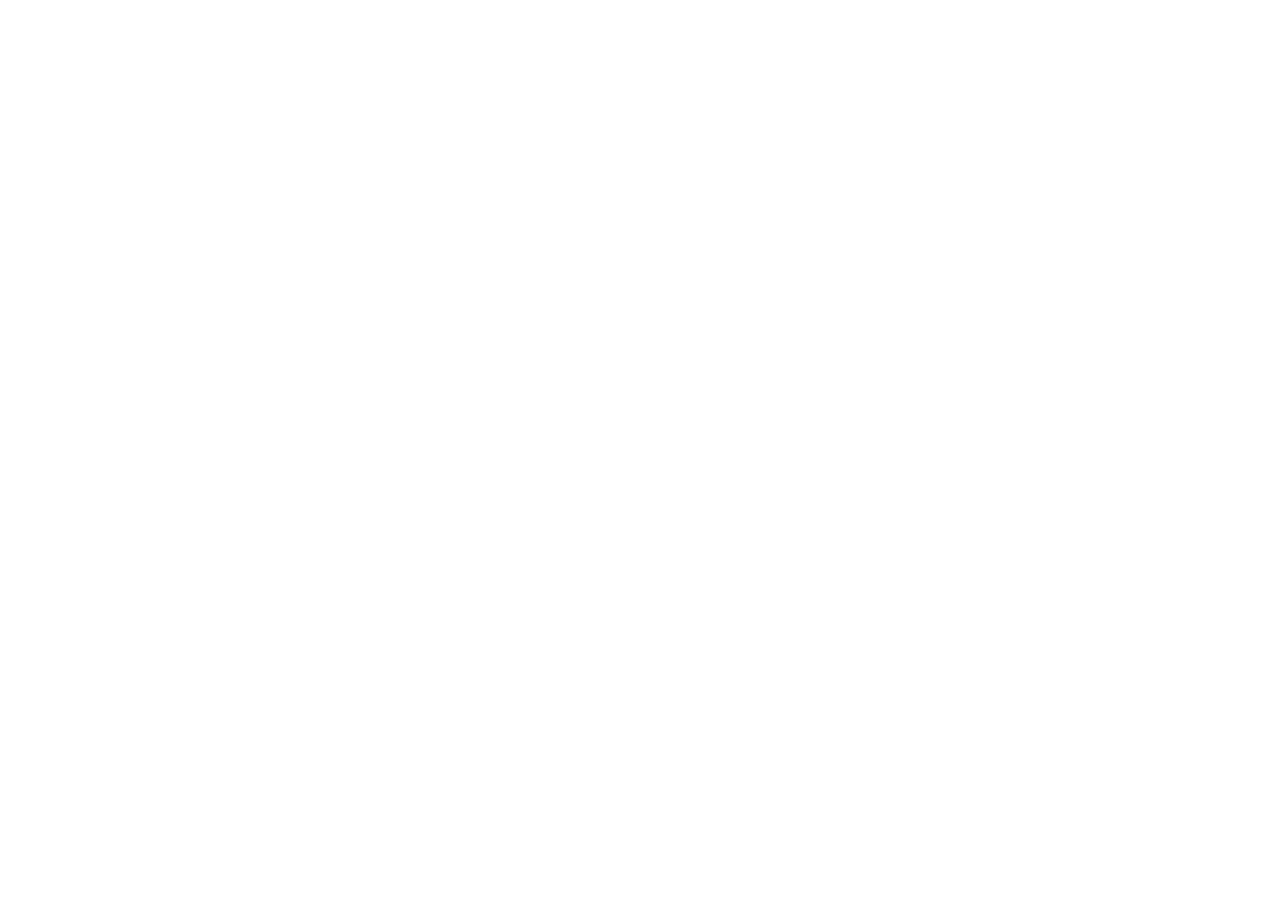
==== index.html @ a8569554 "Initial site" ====
<!doctype html>
<html lang="en">
  <head>
    <meta charset="UTF-8" />
    <meta name="viewport" content="width=device-width, initial-scale=1.0" />
    <title>Noah Johannessen | Local Growth Consultant</title>
    <meta
      name="description"
      content="Noah Johannessen helps local service businesses improve online visibility and client acquisition through practical digital systems."
    />
    <link rel="preconnect" href="https://fonts.googleapis.com" />
    <link rel="preconnect" href="https://fonts.gstatic.com" crossorigin />
    <link
      href="https://fonts.googleapis.com/css2?family=Inter:wght@400;500;600;700;800&display=swap"
      rel="stylesheet"
    />
    <link rel="stylesheet" href="./src/styles.css" />
  </head>
  <body>
    <div id="root"></div>
    <script type="module" src="./src/main.js"></script>
  </body>
</html>
---- src/styles.css ----
:root {
  --bg: #f6f5f2;
  --surface: #ffffff;
  --ink: #152238;
  --muted: #5c6a7e;
  --line: #dce0e6;
  --cta: #c8872e;
  --cta-hover: #a86e1e;
  --soft: #edeef1;
}

* {
  box-sizing: border-box;
}

html {
  scroll-behavior: smooth;
}

body {
  margin: 0;
  font-family: "Inter", -apple-system, BlinkMacSystemFont, "Segoe UI", sans-serif;
  background: linear-gradient(180deg, #f7f6f3 0%, #f0eee9 100%);
  color: var(--ink);
  line-height: 1.6;
}

a {
  color: inherit;
}

.container {
  width: min(1120px, calc(100% - 2rem));
  margin-inline: auto;
}

.site-header {
  position: sticky;
  top: 0;
  z-index: 50;
  backdrop-filter: blur(8px);
  background: color-mix(in srgb, #f7f6f3 92%, white 8%);
  border-bottom: 1px solid color-mix(in srgb, var(--line) 80%, white 20%);
}

.nav-row {
  min-height: 84px;
  display: flex;
  align-items: center;
  justify-content: space-between;
  gap: 1rem;
}

.brand {
  text-decoration: none;
  display: inline-flex;
  align-items: center;
  gap: 0.72rem;
}

.brand-mark {
  width: 42px;
  height: 42px;
  border-radius: 12px;
  background: var(--ink);
  color: #f0dfc2;
  display: inline-flex;
  align-items: center;
  justify-content: center;
  font-weight: 800;
  font-size: 0.88rem;
  letter-spacing: 0.04em;
}

.brand-text {
  display: grid;
  line-height: 1.05;
}

.brand-text strong {
  font-size: 0.96rem;
  letter-spacing: 0.01em;
}

.brand-text small {
  margin-top: 0.22rem;
  color: var(--muted);
  font-size: 0.72rem;
  letter-spacing: 0.06em;
  text-transform: uppercase;
}

.menu-toggle {
  border: 1px solid var(--line);
  background: var(--surface);
  color: var(--ink);
  padding: 0.48rem 0.76rem;
  border-radius: 9px;
  font-weight: 600;
}

.site-nav {
  position: fixed;
  inset: 84px 0 auto;
  display: none;
  background: var(--surface);
  border-bottom: 1px solid var(--line);
  padding: 0.75rem 1rem 1rem;
}

.site-nav.open {
  display: grid;
}

.site-nav a {
  text-decoration: none;
  padding: 0.7rem 0.25rem;
  border-bottom: 1px solid color-mix(in srgb, var(--line) 72%, white 28%);
  font-weight: 600;
}

.section {
  padding: 5rem 0;
}

.hero {
  padding-top: 6rem;
  padding-bottom: 5rem;
  background: var(--ink);
  color: #e8ecf2;
}

.hero h1 {
  color: #ffffff;
}

.hero .eyebrow {
  color: var(--cta);
}

.hero .lead {
  color: #b0bdd0;
}

.hero .meta-list a {
  color: #93a3ba;
}

.hero .btn-ghost {
  color: #e0e6ef;
  border-color: #3d5275;
  background: rgba(255, 255, 255, 0.06);
}

.hero-grid {
  display: grid;
  gap: 2rem;
}

.eyebrow {
  font-size: 0.78rem;
  text-transform: uppercase;
  letter-spacing: 0.12em;
  color: var(--muted);
  margin: 0 0 0.9rem;
}

h1,
h2,
h3 {
  margin: 0;
  line-height: 1.12;
  letter-spacing: -0.01em;
}

h1 {
  font-size: clamp(2rem, 5.4vw, 3.95rem);
  max-width: 16ch;
}

h2 {
  font-size: clamp(1.55rem, 3.6vw, 2.5rem);
  margin-bottom: 0.85rem;
}

h3 {
  font-size: 1.24rem;
  margin-bottom: 0.38rem;
}

.lead {
  color: #3a4a5e;
  margin-top: 1.25rem;
  max-width: 62ch;
  font-size: 1.06rem;
}

.hero-actions {
  margin-top: 1.65rem;
  display: flex;
  flex-wrap: wrap;
  gap: 0.72rem;
}

.btn {
  display: inline-flex;
  align-items: center;
  justify-content: center;
  text-decoration: none;
  border-radius: 999px;
  border: 1px solid transparent;
  font-weight: 700;
  padding: 0.78rem 1.28rem;
  transition: transform 160ms ease, background-color 160ms ease, border-color 160ms ease;
}

.btn:hover {
  transform: translateY(-1px);
}

.btn-primary {
  color: #fffaf4;
  background: var(--cta);
}

.btn-primary:hover {
  background: var(--cta-hover);
}

.btn-ghost {
  color: var(--ink);
  border-color: #bfc8d1;
  background: color-mix(in srgb, white 72%, #edf1f5 28%);
}

.meta-list {
  margin-top: 1.35rem;
  display: grid;
  gap: 0.45rem;
}

.meta-list a {
  text-decoration: none;
  font-weight: 600;
}

.meta-list a:hover {
  text-decoration: underline;
}

.headshot-wrap {
  display: flex;
  align-items: center;
  justify-content: center;
}

.headshot,
.headshot-fallback {
  width: min(360px, 82vw);
  aspect-ratio: 1;
  border-radius: 50%;
  border: 8px solid rgba(200, 135, 46, 0.3);
  box-shadow: 0 20px 40px rgba(0, 0, 0, 0.25), 0 0 0 12px rgba(200, 135, 46, 0.08);
}

.headshot {
  object-fit: cover;
}

.headshot-fallback {
  display: grid;
  place-items: center;
  font-size: clamp(2.2rem, 7vw, 3.25rem);
  font-weight: 800;
  color: #e0d0b8;
  background: radial-gradient(circle at 30% 20%, #2a3f5c 0%, #152238 76%);
}

.section-lead {
  color: #4a5769;
  max-width: 70ch;
  margin-bottom: 1.4rem;
}

.panel {
  border: 1px solid var(--line);
  background: var(--surface);
  border-radius: 18px;
  padding: 1.35rem;
}

.outcome-list {
  list-style: none;
  padding: 0;
  margin: 0;
  display: grid;
  gap: 0.8rem;
}

.outcome-list li {
  border-left: 2px solid var(--cta);
  padding-left: 0.8rem;
  color: #2c3b50;
}

.split-band {
  background: #1a2d48;
  color: #dce4ef;
  border-block: 1px solid #243754;
}

.split-band .panel {
  background: rgba(255, 255, 255, 0.05);
  border-color: #2e4565;
}

.split-band .panel>p {
  color: #a8b8cc;
}

.split-grid,
.service-grid,
.portfolio-grid,
.contact-grid {
  display: grid;
  gap: 1rem;
}

.service-card p,
.portfolio-card p,
.how-i-think p,
.panel>p {
  color: #3d4f63;
  margin: 0;
}

.mini-tag {
  margin: 0 0 0.45rem;
  font-size: 0.75rem;
  text-transform: uppercase;
  letter-spacing: 0.09em;
  color: var(--cta);
}

.portfolio-card {
  padding: 0;
  overflow: hidden;
}

.portfolio-thumb-wrap {
  display: block;
  aspect-ratio: 16 / 10;
  border-bottom: 1px solid var(--line);
  background: #f2f5f9;
  overflow: hidden;
}

.portfolio-thumb {
  width: 100%;
  height: 100%;
  object-fit: cover;
  display: block;
  transition: transform 220ms ease;
}

.portfolio-thumb-wrap:hover .portfolio-thumb {
  transform: scale(1.02);
}

.portfolio-card .mini-tag,
.portfolio-card h3,
.portfolio-card p,
.portfolio-card .portfolio-link {
  margin-left: 1.35rem;
  margin-right: 1.35rem;
}

.portfolio-card .mini-tag {
  margin-top: 1.05rem;
}

.portfolio-card h3 {
  margin-top: 0.2rem;
}

.portfolio-link {
  display: inline-flex;
  align-items: center;
  justify-content: center;
  width: fit-content;
  margin-top: 1rem;
  margin-bottom: 1.35rem;
  text-decoration: none;
  font-weight: 700;
  font-size: 0.9rem;
  border: 1px solid var(--cta);
  color: var(--ink);
  border-radius: 999px;
  padding: 0.42rem 0.82rem;
  transition: background-color 160ms ease, color 160ms ease, border-color 160ms ease;
}

.portfolio-link:hover {
  background: color-mix(in srgb, var(--cta) 12%, white 88%);
  border-color: var(--cta-hover);
}

.contact-section {
  padding-top: 4.4rem;
  padding-bottom: 5rem;
  background: var(--ink);
  color: #e0e6ef;
}

.contact-section h2 {
  color: #ffffff;
}

.contact-section .section-lead {
  color: #a0b0c4;
}

.contact-section .panel {
  background: rgba(255, 255, 255, 0.04);
  border-color: #2e4565;
}

.contact-section .contact-list a {
  color: var(--cta);
}

.contact-list {
  display: grid;
  gap: 0.62rem;
}

.contact-list a {
  text-decoration: none;
  font-weight: 600;
}

.contact-list a:hover {
  text-decoration: underline;
}

.site-footer {
  border-top: 1px solid #243754;
  background: #111d30;
  color: #6b7f98;
  padding: 1.4rem 0 2.2rem;
  font-size: 0.92rem;
}

@media (min-width: 860px) {
  .menu-toggle {
    display: none;
  }

  .site-nav {
    position: static;
    display: flex;
    align-items: center;
    gap: 1.6rem;
    border: 0;
    background: transparent;
    padding: 0;
  }

  .site-nav a {
    border: 0;
    padding: 0.2rem 0;
    border-bottom: 2px solid transparent;
    transition: border-color 160ms ease, color 160ms ease;
  }

  .site-nav a:hover {
    border-color: var(--cta);
    color: var(--cta);
  }

  .hero-grid {
    grid-template-columns: 1.14fr 0.86fr;
    align-items: center;
    gap: 2.9rem;
  }

  .split-grid {
    grid-template-columns: repeat(2, minmax(0, 1fr));
  }

  .service-grid {
    grid-template-columns: repeat(3, minmax(0, 1fr));
  }

  .portfolio-grid {
    grid-template-columns: repeat(3, minmax(0, 1fr));
  }

  .contact-grid {
    grid-template-columns: minmax(0, 1fr);
  }
}
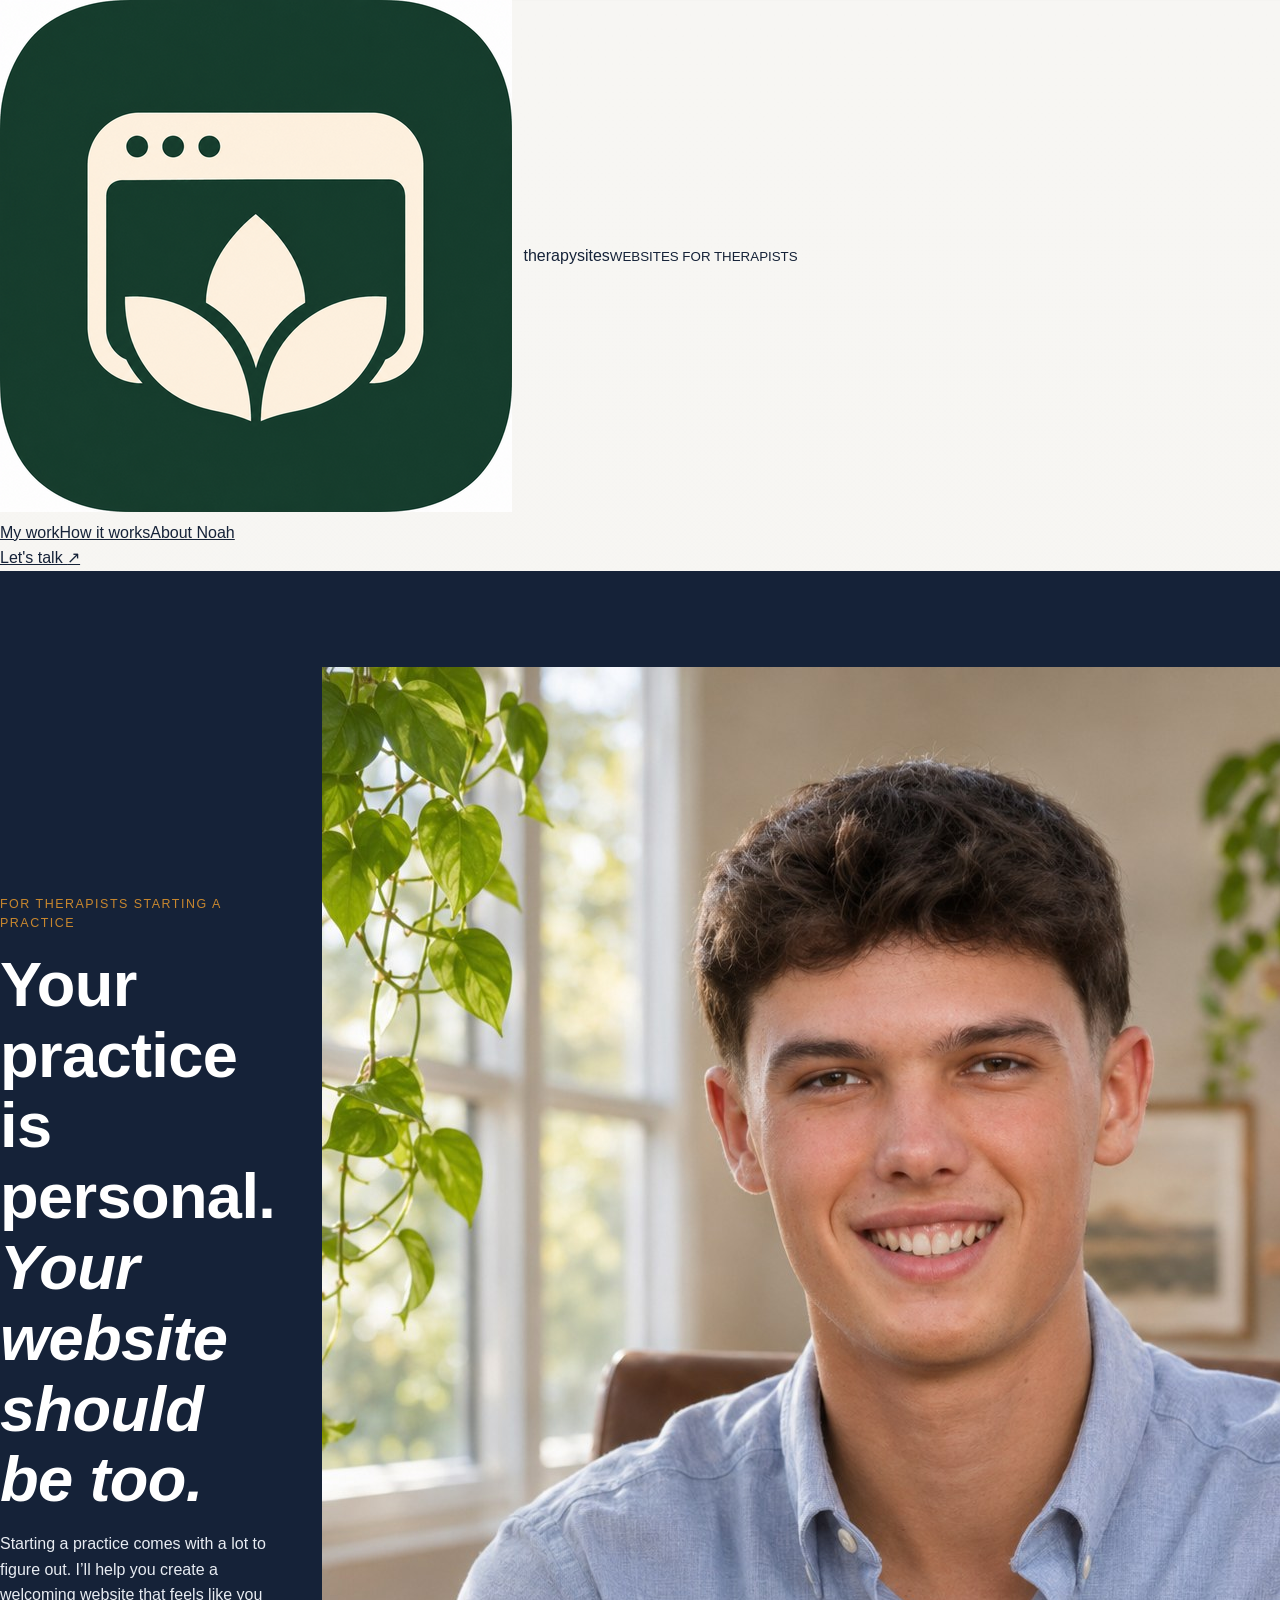
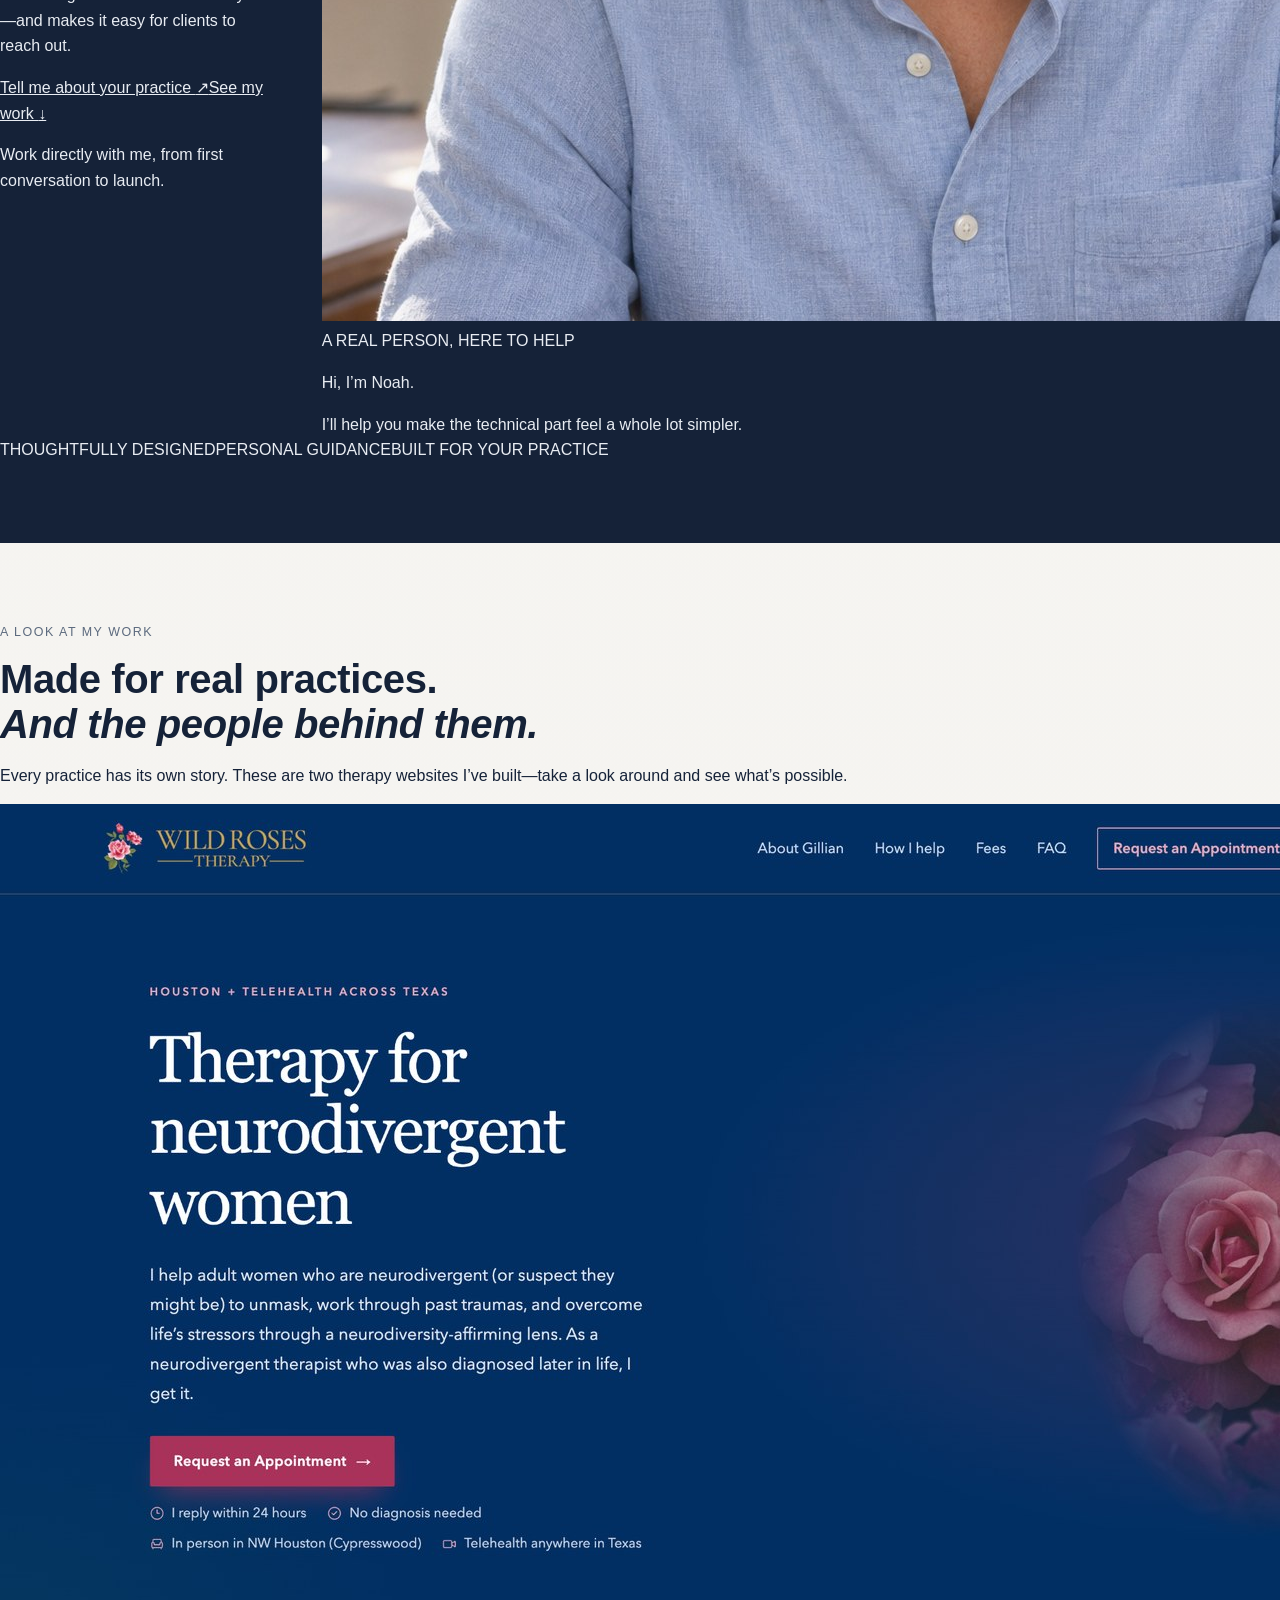
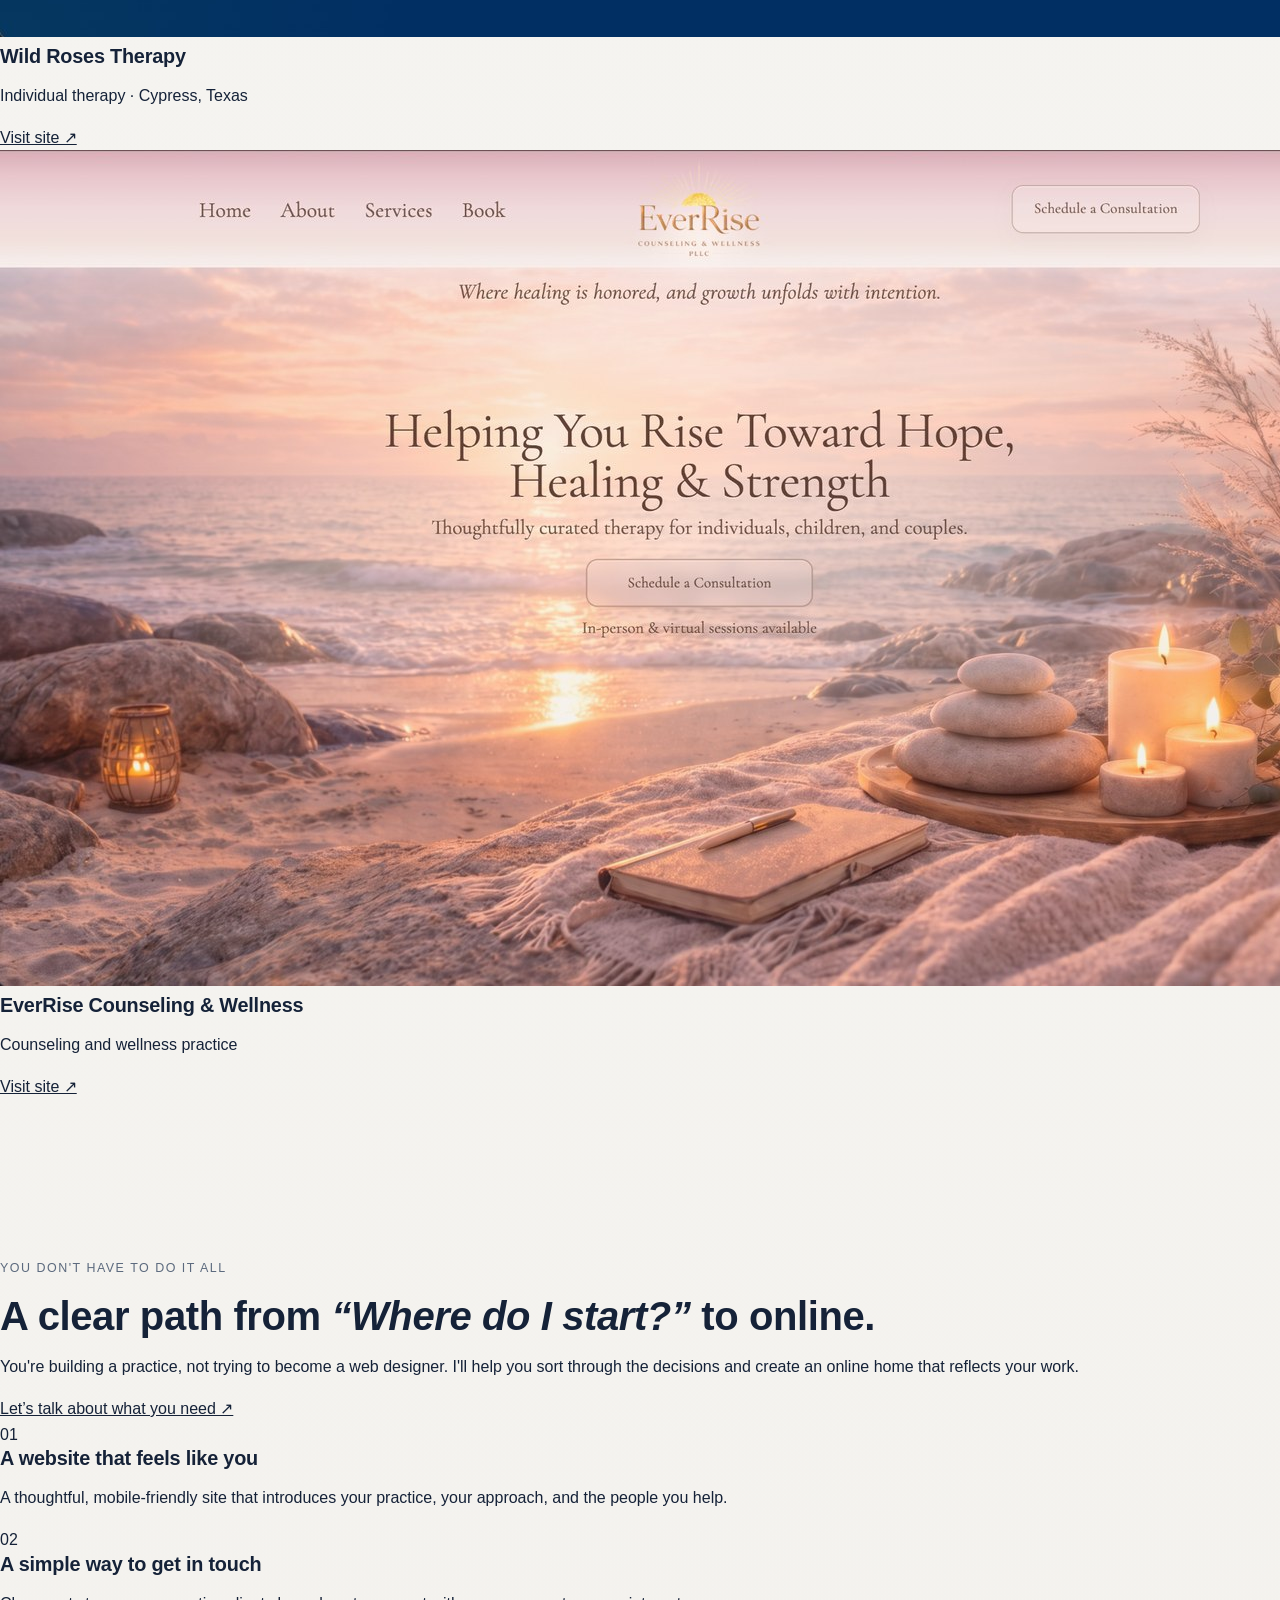
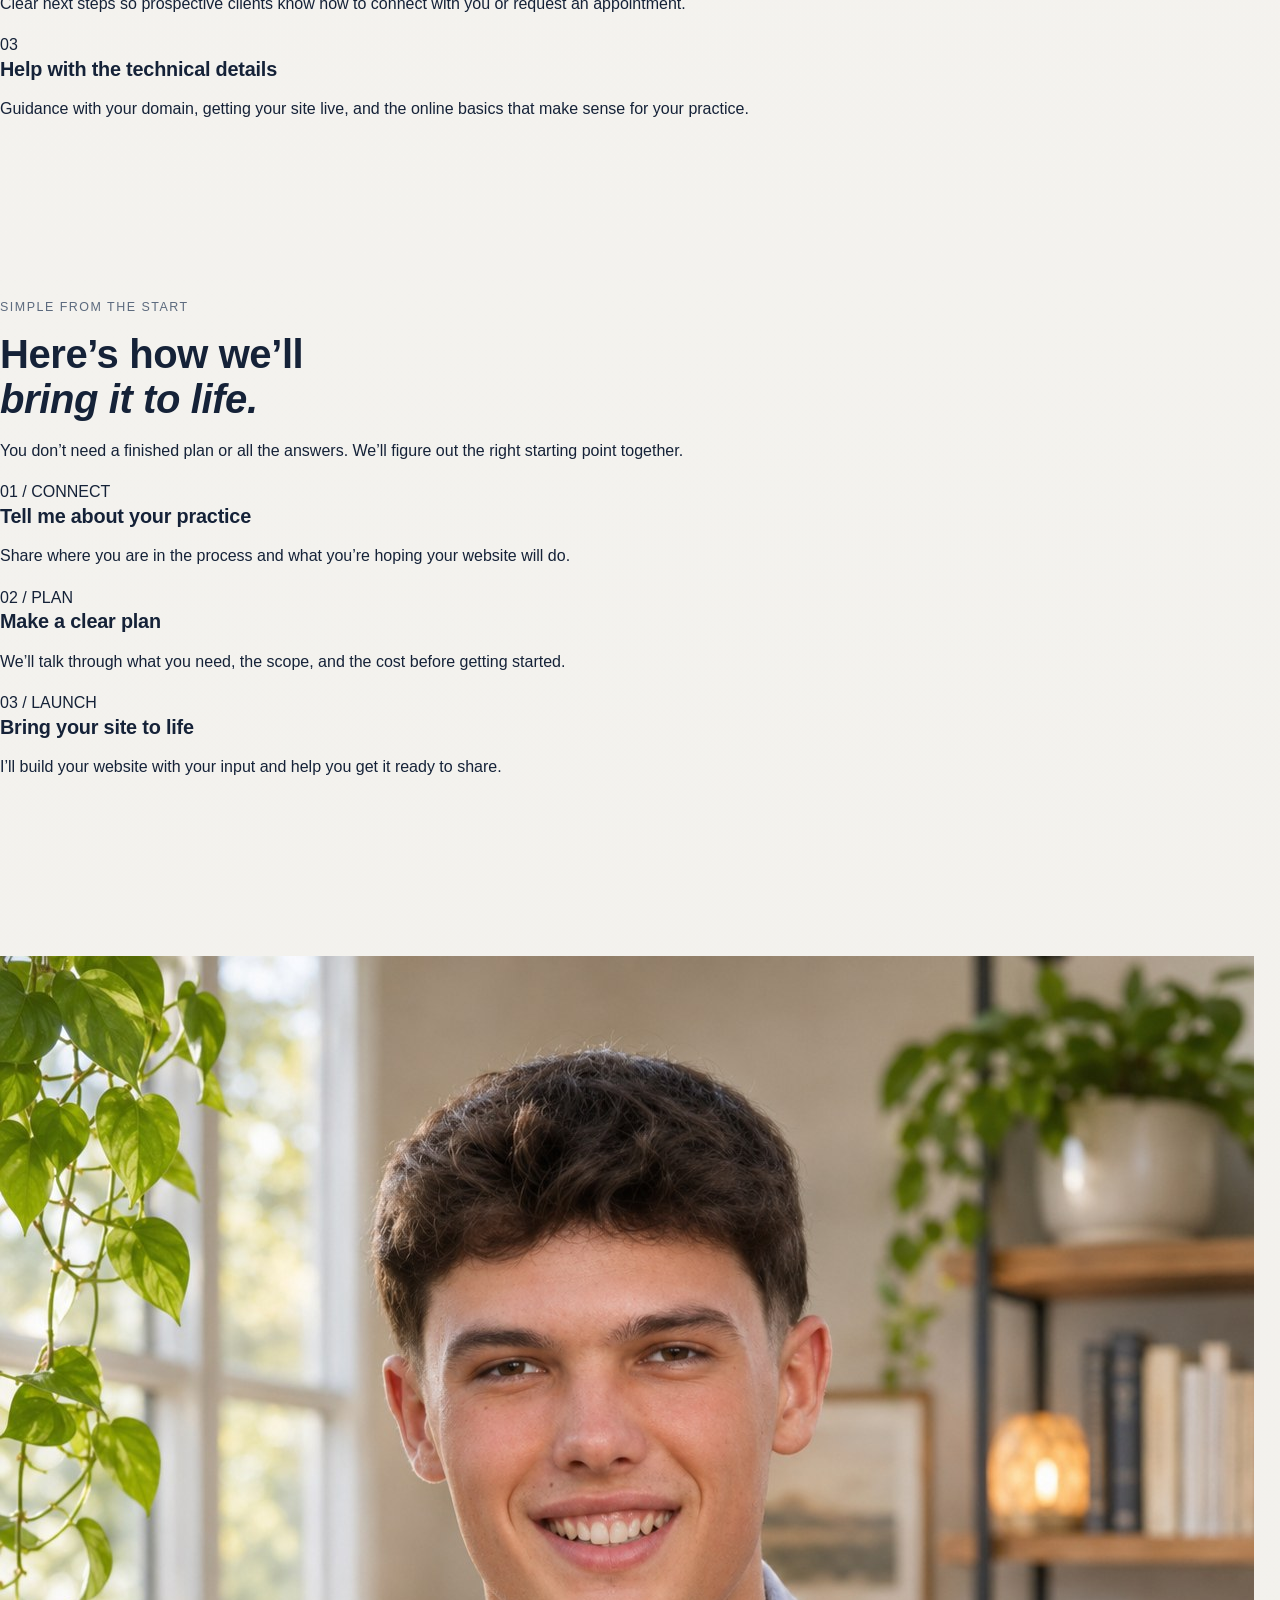
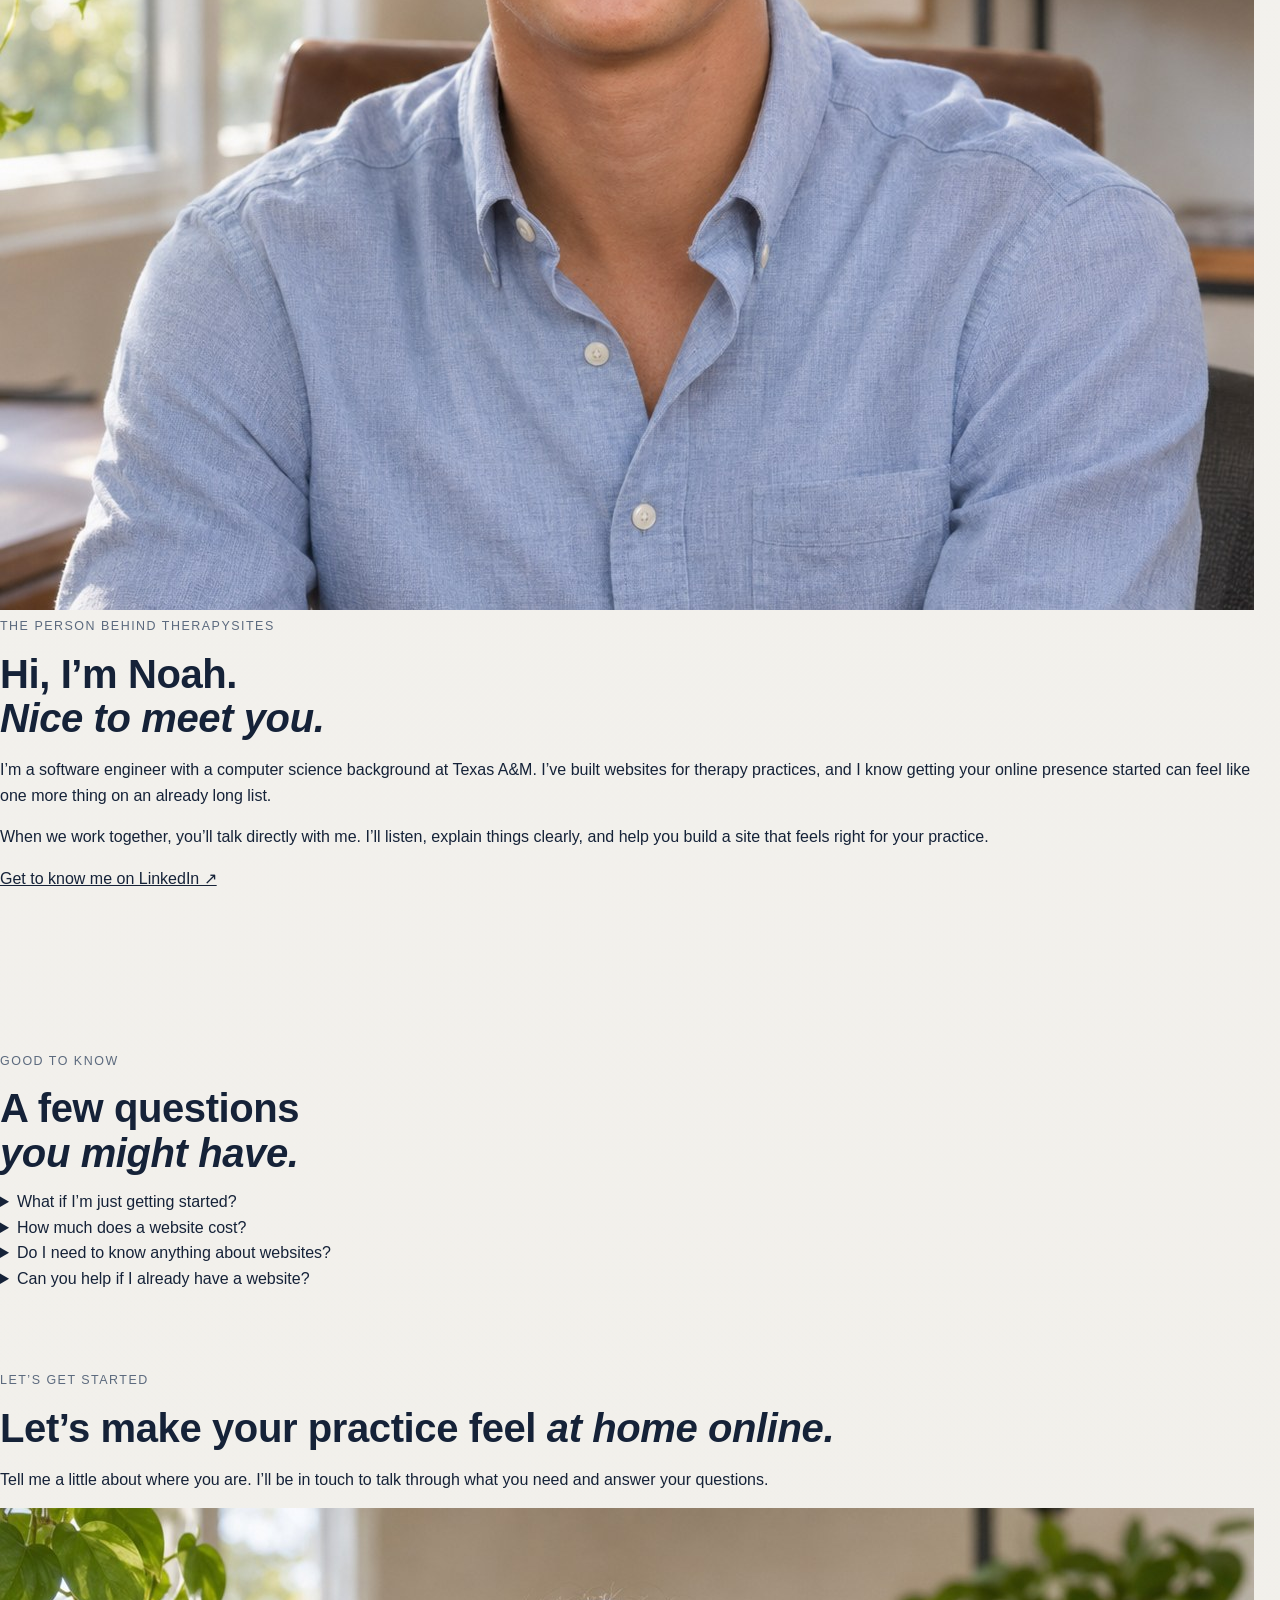
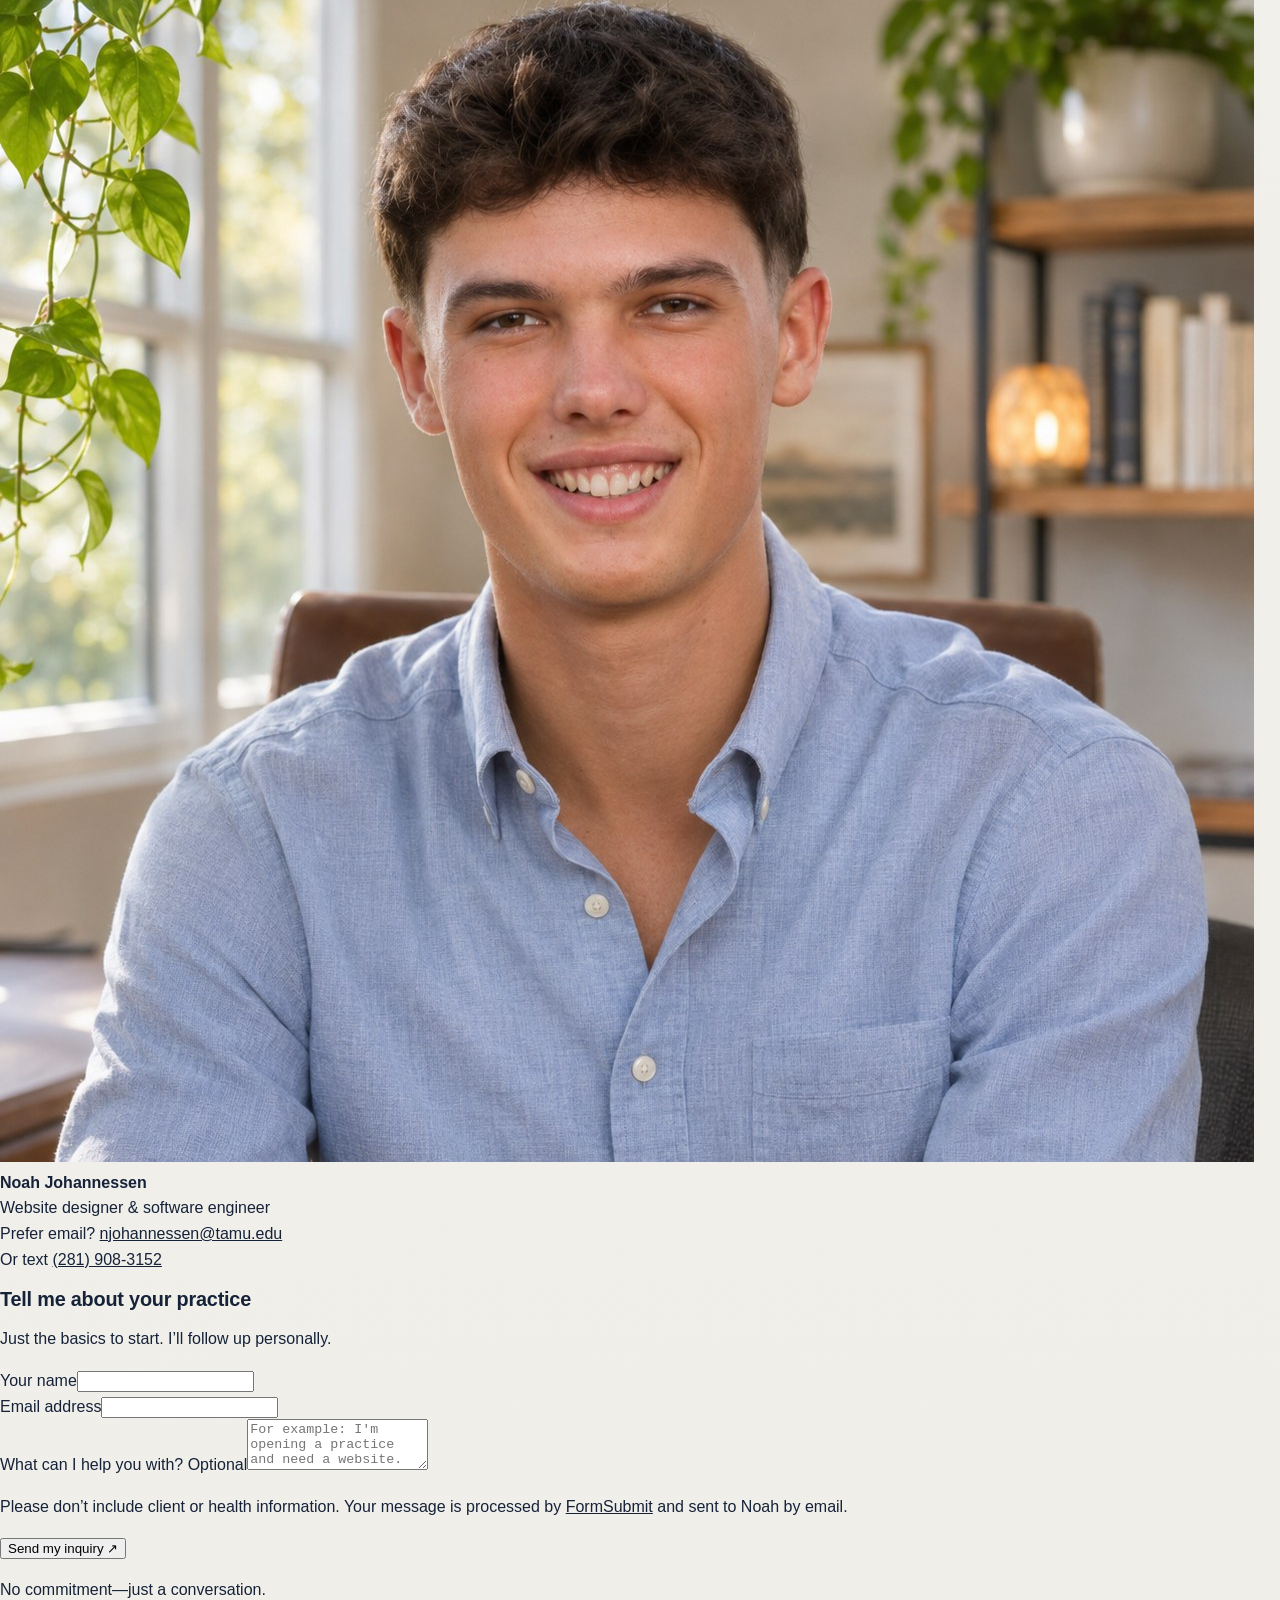
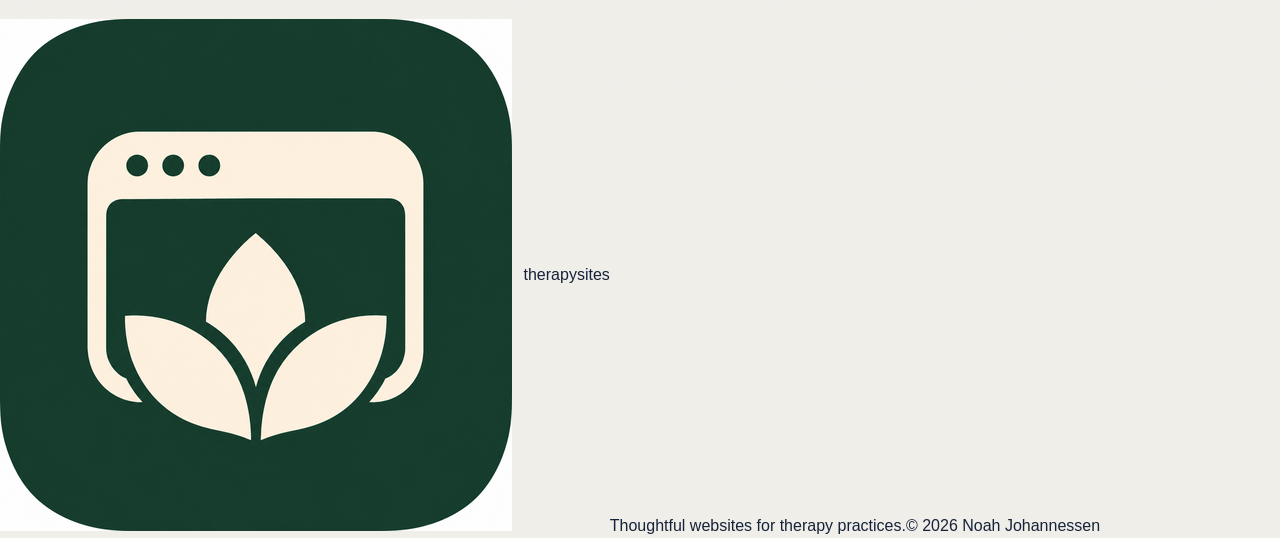
==== commit fbccfac8: "Add files via upload" ====
--- a/index.html
+++ b/index.html
@@ -1,23 +1,20 @@
 <!doctype html>
 <html lang="en">
-  <head>
-    <meta charset="UTF-8" />
-    <meta name="viewport" content="width=device-width, initial-scale=1.0" />
-    <title>Noah Johannessen | Local Growth Consultant</title>
-    <meta
-      name="description"
-      content="Noah Johannessen helps local service businesses improve online visibility and client acquisition through practical digital systems."
-    />
-    <link rel="preconnect" href="https://fonts.googleapis.com" />
-    <link rel="preconnect" href="https://fonts.gstatic.com" crossorigin />
-    <link
-      href="https://fonts.googleapis.com/css2?family=Inter:wght@400;500;600;700;800&display=swap"
-      rel="stylesheet"
-    />
-    <link rel="stylesheet" href="./src/styles.css" />
-  </head>
-  <body>
-    <div id="root"></div>
-    <script type="module" src="./src/main.js"></script>
-  </body>
-</html>
+<head>
+<meta charset="utf-8"><link rel="icon" type="image/png" href="./therapy-icon.png"><link rel="apple-touch-icon" href="./therapy-icon.png"><meta name="viewport" content="width=device-width,initial-scale=1">
+<title>TherapySites | Websites for new therapy practices</title>
+<meta name="description" content="Starting a therapy practice? Work directly with Noah to create a welcoming, professional website and get your practice online.">
+<link rel="preconnect" href="https://fonts.googleapis.com"><link rel="preconnect" href="https://fonts.gstatic.com" crossorigin><link href="https://fonts.googleapis.com/css2?family=DM+Sans:wght@400;500;600;700&family=DM+Serif+Display:ital@0;1&display=swap" rel="stylesheet"><link rel="stylesheet" href="./src/styles.css">
+</head>
+<body>
+<header class="header"><div class="wrap nav"><a href="#top" class="brand"><img class="brand-icon" src="./therapy-icon.png" alt=""><span>therapy<span>sites</span><small>WEBSITES FOR THERAPISTS</small></span></a><nav aria-label="Main navigation"><a href="#work">My work</a><a href="#process">How it works</a><a href="#about">About Noah</a></nav><a class="nav-cta" href="#contact">Let's talk <span aria-hidden="true">↗</span></a></div></header>
+<main id="top">
+<section class="hero"><div class="wrap hero-grid"><div class="hero-copy"><div class="eyebrow"><span class="dot"></span> FOR THERAPISTS STARTING A PRACTICE</div><h1>Your practice is personal.<br><em>Your website should be too.</em></h1><p class="intro">Starting a practice comes with a lot to figure out. I’ll help you create a welcoming website that feels like you—and makes it easy for clients to reach out.</p><div class="actions"><a class="button primary" href="#contact">Tell me about your practice <span aria-hidden="true">↗</span></a><a class="text-link" href="#work">See my work <span aria-hidden="true">↓</span></a></div><p class="micro">Work directly with me, from first conversation to launch.</p></div><aside class="hero-card"><div class="portrait"><img src="./headshot.jpg" alt="Noah Johannessen, website designer" /></div><div class="card-copy"><div class="card-kicker">A REAL PERSON, HERE TO HELP</div><p>Hi, I’m Noah.</p><span>I’ll help you make the technical part feel a whole lot simpler.</span></div></aside></div><div class="wrap hero-bottom"><span>THOUGHTFULLY DESIGNED</span><span>PERSONAL GUIDANCE</span><span>BUILT FOR YOUR PRACTICE</span></div></section>
+<section id="work" class="section work"><div class="wrap"><div class="section-heading"><div><p class="eyebrow">A LOOK AT MY WORK</p><h2>Made for real practices.<br><em>And the people behind them.</em></h2></div><p>Every practice has its own story. These are two therapy websites I’ve built—take a look around and see what’s possible.</p></div><div class="projects"><article class="project"><a class="project-screenshot" href="https://wildrosestherapy.com" target="_blank" rel="noopener noreferrer" aria-label="Visit Wild Roses Therapy, opens in a new tab"><img src="./wild-roses.jpg" alt="Screenshot of the Wild Roses Therapy homepage" loading="lazy"></a><div class="project-info"><div><h3>Wild Roses Therapy</h3><p>Individual therapy · Cypress, Texas</p></div><a href="https://wildrosestherapy.com" target="_blank" rel="noopener noreferrer" aria-label="Visit Wild Roses Therapy, opens in a new tab">Visit site ↗</a></div></article><article class="project"><a class="project-screenshot" href="https://everrisecounselingandwellness.com" target="_blank" rel="noopener noreferrer" aria-label="Visit EverRise Counseling and Wellness, opens in a new tab"><img src="./everrise.jpg" alt="Screenshot of the EverRise Counseling and Wellness homepage" loading="lazy"></a><div class="project-info"><div><h3>EverRise Counseling & Wellness</h3><p>Counseling and wellness practice</p></div><a href="https://everrisecounselingandwellness.com" target="_blank" rel="noopener noreferrer" aria-label="Visit EverRise Counseling and Wellness, opens in a new tab">Visit site ↗</a></div></article></div></div></section>
+<section class="section support"><div class="wrap support-grid"><div><p class="eyebrow">YOU DON'T HAVE TO DO IT ALL</p><h2>A clear path from <em>“Where do I start?”</em> to online.</h2><p>You're building a practice, not trying to become a web designer. I'll help you sort through the decisions and create an online home that reflects your work.</p><a class="text-link" href="#contact">Let’s talk about what you need ↗</a></div><div class="support-list"><article><span>01</span><div><h3>A website that feels like you</h3><p>A thoughtful, mobile-friendly site that introduces your practice, your approach, and the people you help.</p></div></article><article><span>02</span><div><h3>A simple way to get in touch</h3><p>Clear next steps so prospective clients know how to connect with you or request an appointment.</p></div></article><article><span>03</span><div><h3>Help with the technical details</h3><p>Guidance with your domain, getting your site live, and the online basics that make sense for your practice.</p></div></article></div></div></section>
+<section class="section process" id="process"><div class="wrap"><p class="eyebrow">SIMPLE FROM THE START</p><div class="section-heading"><h2>Here’s how we’ll<br><em>bring it to life.</em></h2><p>You don’t need a finished plan or all the answers. We’ll figure out the right starting point together.</p></div><div class="steps"><article><span>01 / CONNECT</span><h3>Tell me about your practice</h3><p>Share where you are in the process and what you’re hoping your website will do.</p></article><article><span>02 / PLAN</span><h3>Make a clear plan</h3><p>We’ll talk through what you need, the scope, and the cost before getting started.</p></article><article><span>03 / LAUNCH</span><h3>Bring your site to life</h3><p>I’ll build your website with your input and help you get it ready to share.</p></article></div></div></section>
+<section class="section about" id="about"><div class="wrap about-grid"><div class="about-photo"><img src="./headshot.jpg" alt="Noah Johannessen" loading="lazy"></div><div><p class="eyebrow">THE PERSON BEHIND THERAPYSITES</p><h2>Hi, I’m Noah.<br><em>Nice to meet you.</em></h2><p>I’m a software engineer with a computer science background at Texas A&M. I’ve built websites for therapy practices, and I know getting your online presence started can feel like one more thing on an already long list.</p><p>When we work together, you’ll talk directly with me. I’ll listen, explain things clearly, and help you build a site that feels right for your practice.</p><a class="text-link" href="https://linkedin.com/in/noahrj/" target="_blank" rel="noopener noreferrer">Get to know me on LinkedIn ↗</a></div></div></section>
+<section class="section faq"><div class="wrap faq-grid"><div><p class="eyebrow">GOOD TO KNOW</p><h2>A few questions<br><em>you might have.</em></h2></div><div class="questions"><details><summary>What if I’m just getting started?</summary><p>That’s a great time to reach out. You don’t need a practice name, a domain, or finished website copy to start a conversation.</p></details><details><summary>How much does a website cost?</summary><p>It depends on what you need. We’ll talk through the scope and cost before you decide whether to move forward.</p></details><details><summary>Do I need to know anything about websites?</summary><p>Not at all. I’ll walk you through the decisions and handle the technical work we agree on.</p></details><details><summary>Can you help if I already have a website?</summary><p>Yes. Tell me what you have and what you’d like to improve, and we can discuss whether I’m a good fit.</p></details></div></div></section>
+<section id="contact" class="contact"><div class="wrap contact-grid"><div><p class="eyebrow">LET’S GET STARTED</p><h2>Let’s make your practice feel <em>at home online.</em></h2><p>Tell me a little about where you are. I’ll be in touch to talk through what you need and answer your questions.</p><div class="contact-person"><img src="./headshot.jpg" alt=""><span><strong>Noah Johannessen</strong><br>Website designer & software engineer</span></div><div class="direct">Prefer email? <a href="mailto:njohannessen@tamu.edu">njohannessen@tamu.edu</a><br>Or text <a href="sms:+12819083152">(281) 908-3152</a></div></div><div class="form-card"><h3>Tell me about your practice</h3><p>Just the basics to start. I’ll follow up personally.</p><form action="https://formsubmit.co/njohannessen@tamu.edu" method="POST"><input type="hidden" name="_subject" value="New TherapySites inquiry"><input type="hidden" name="_template" value="table"><div class="field"><label for="name">Your name</label><input id="name" name="name" type="text" autocomplete="name" required></div><div class="field"><label for="email">Email address</label><input id="email" name="email" type="email" autocomplete="email" required></div><div class="field"><label for="message">What can I help you with? <span>Optional</span></label><textarea id="message" name="message" rows="3" placeholder="For example: I'm opening a practice and need a website."></textarea></div><p class="privacy-note">Please don’t include client or health information. Your message is processed by <a href="https://formsubmit.co/" target="_blank" rel="noopener noreferrer">FormSubmit</a> and sent to Noah by email.</p><button class="button primary submit" type="submit">Send my inquiry <span aria-hidden="true">↗</span></button><p class="form-foot">No commitment—just a conversation.</p></form></div></div></section>
+</main><footer><div class="wrap footer"><a class="brand" href="#top"><img class="brand-icon" src="./therapy-icon.png" alt=""><span>therapy<span>sites</span></span></a><span>Thoughtful websites for therapy practices.</span><span>© 2026 Noah Johannessen</span></div></footer>
+</body></html>
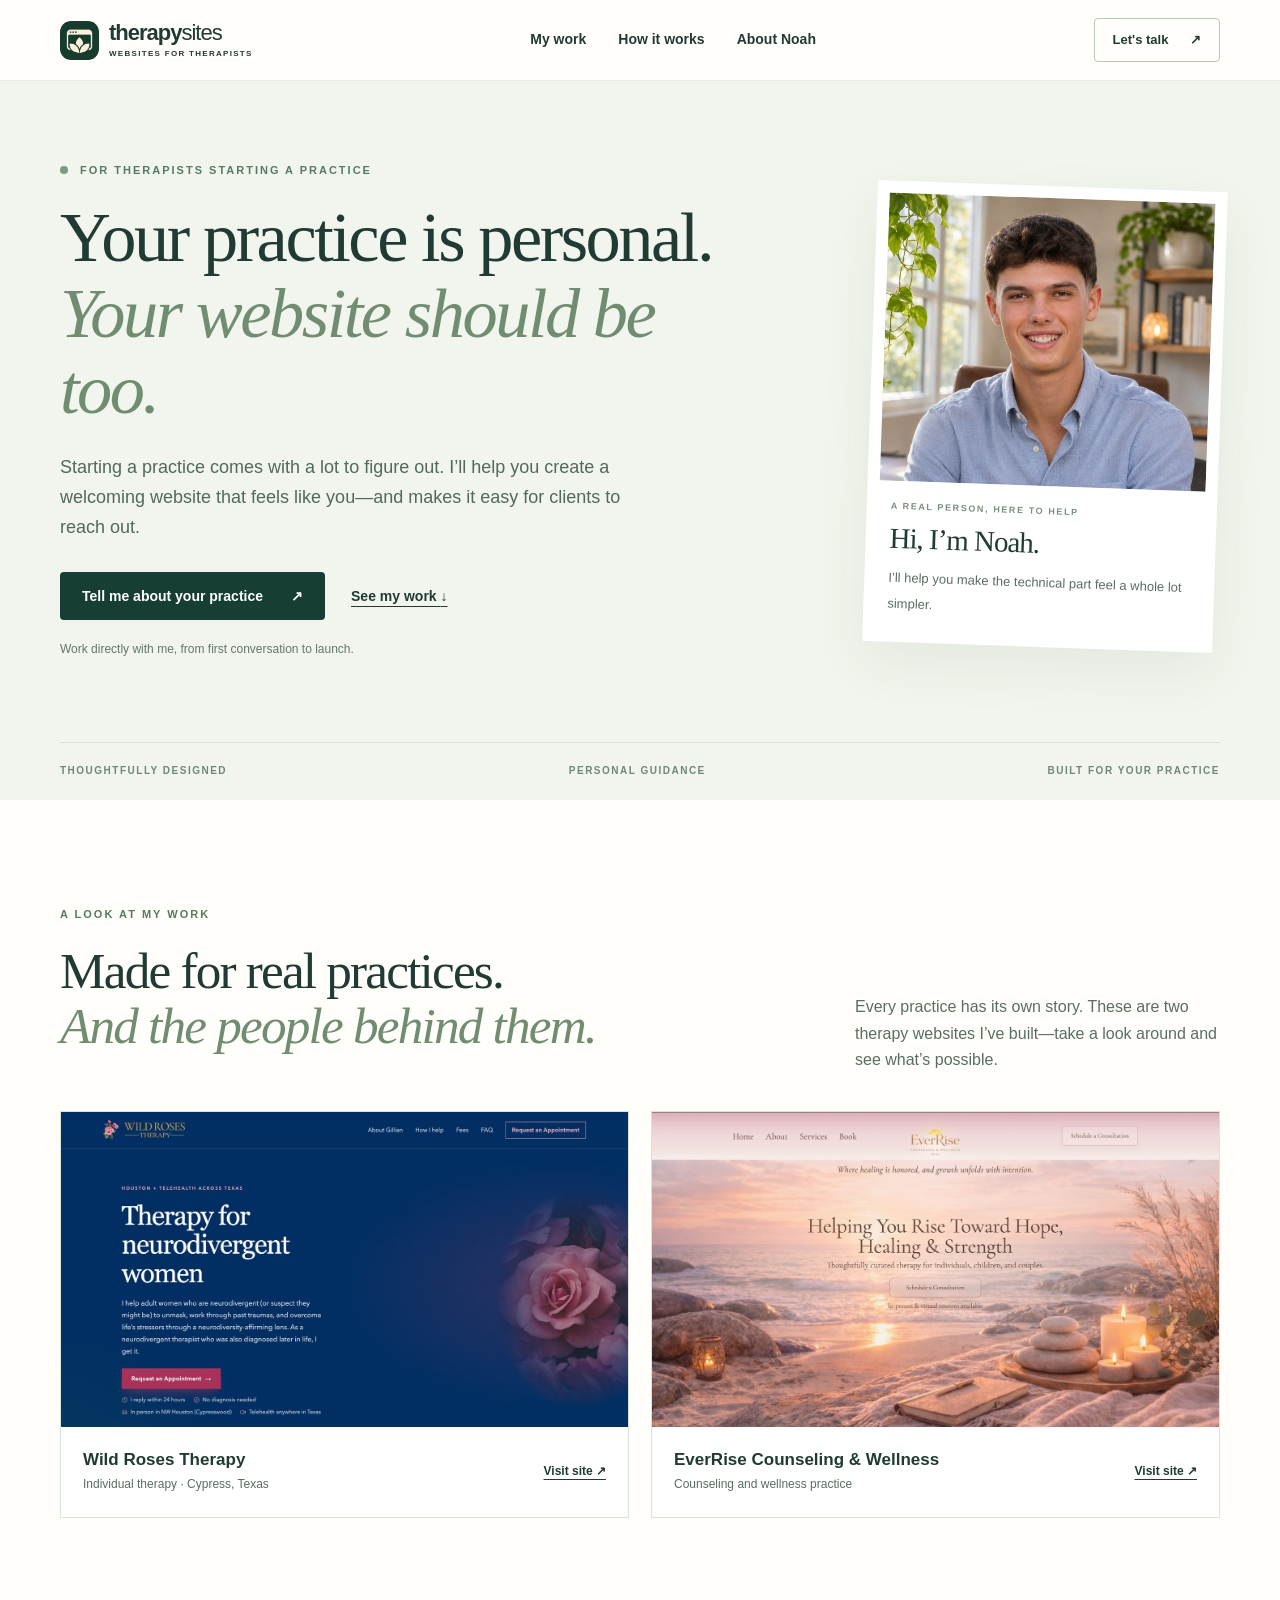
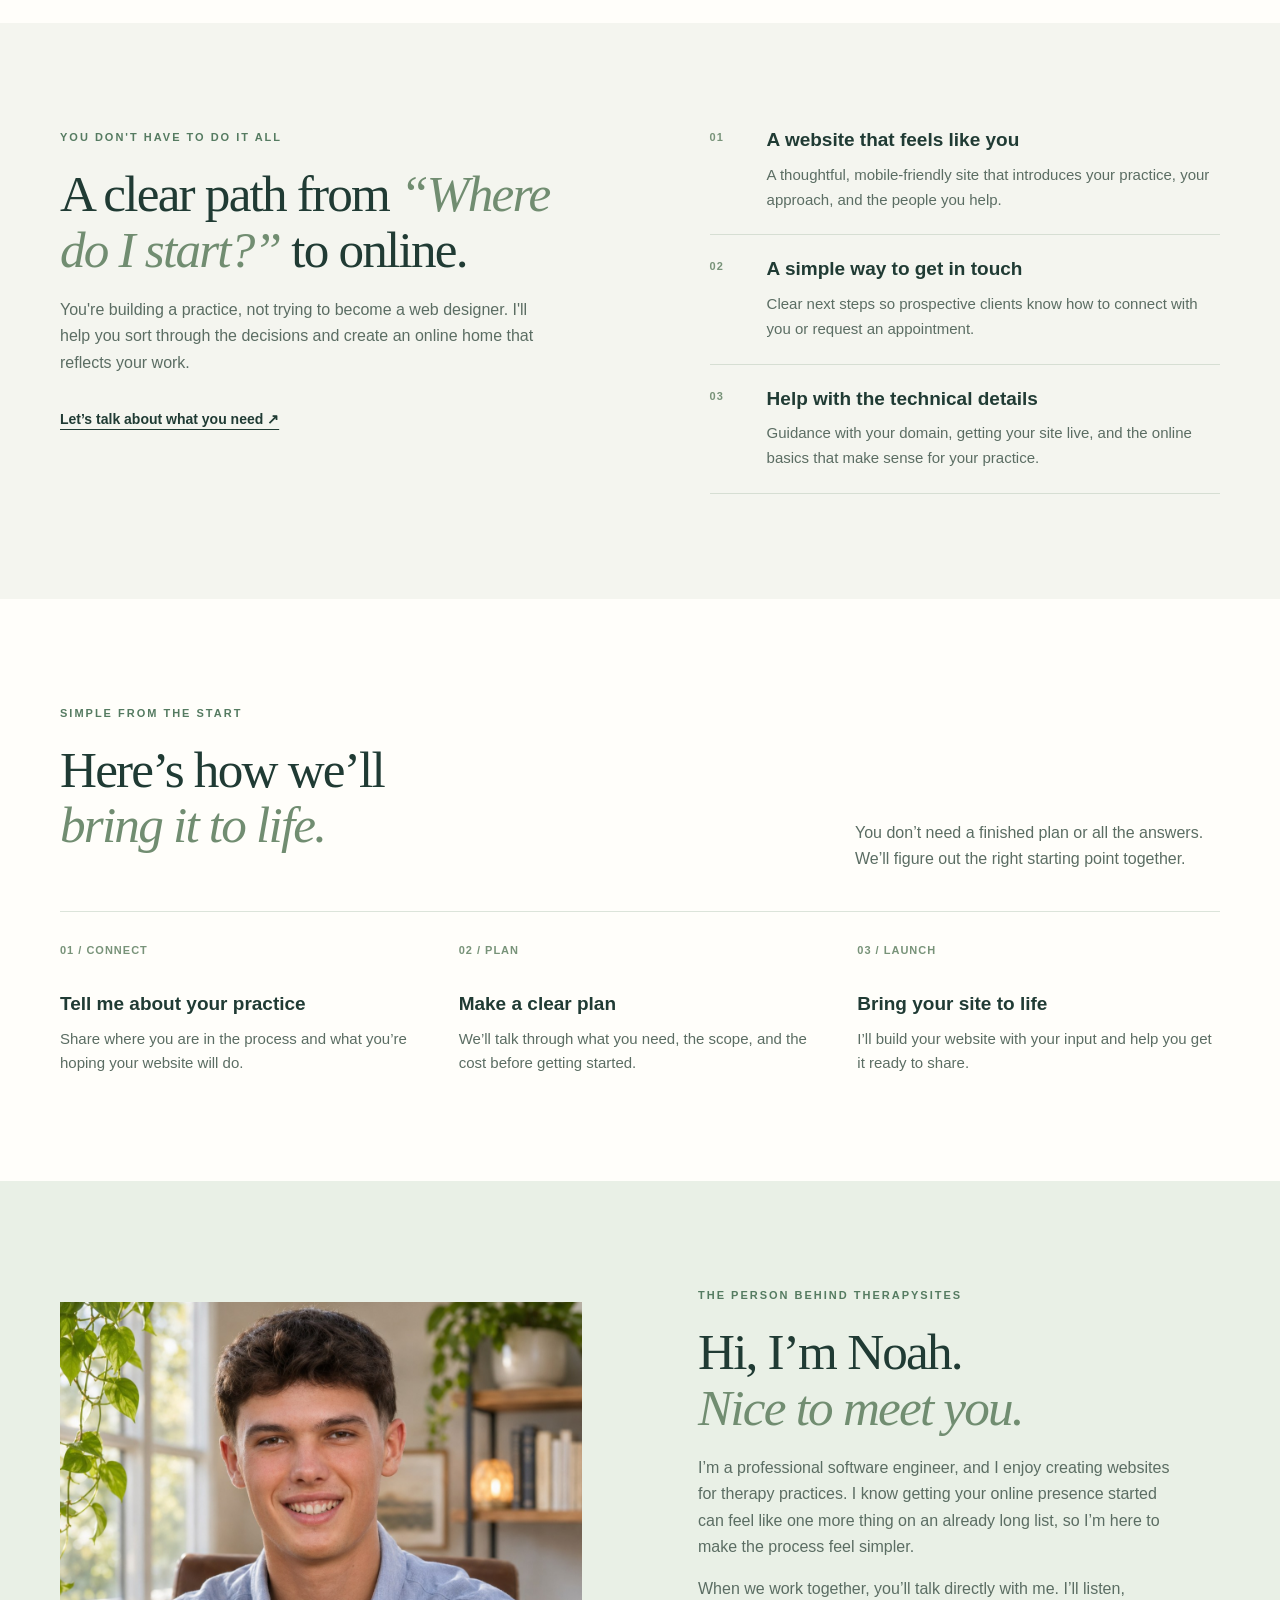
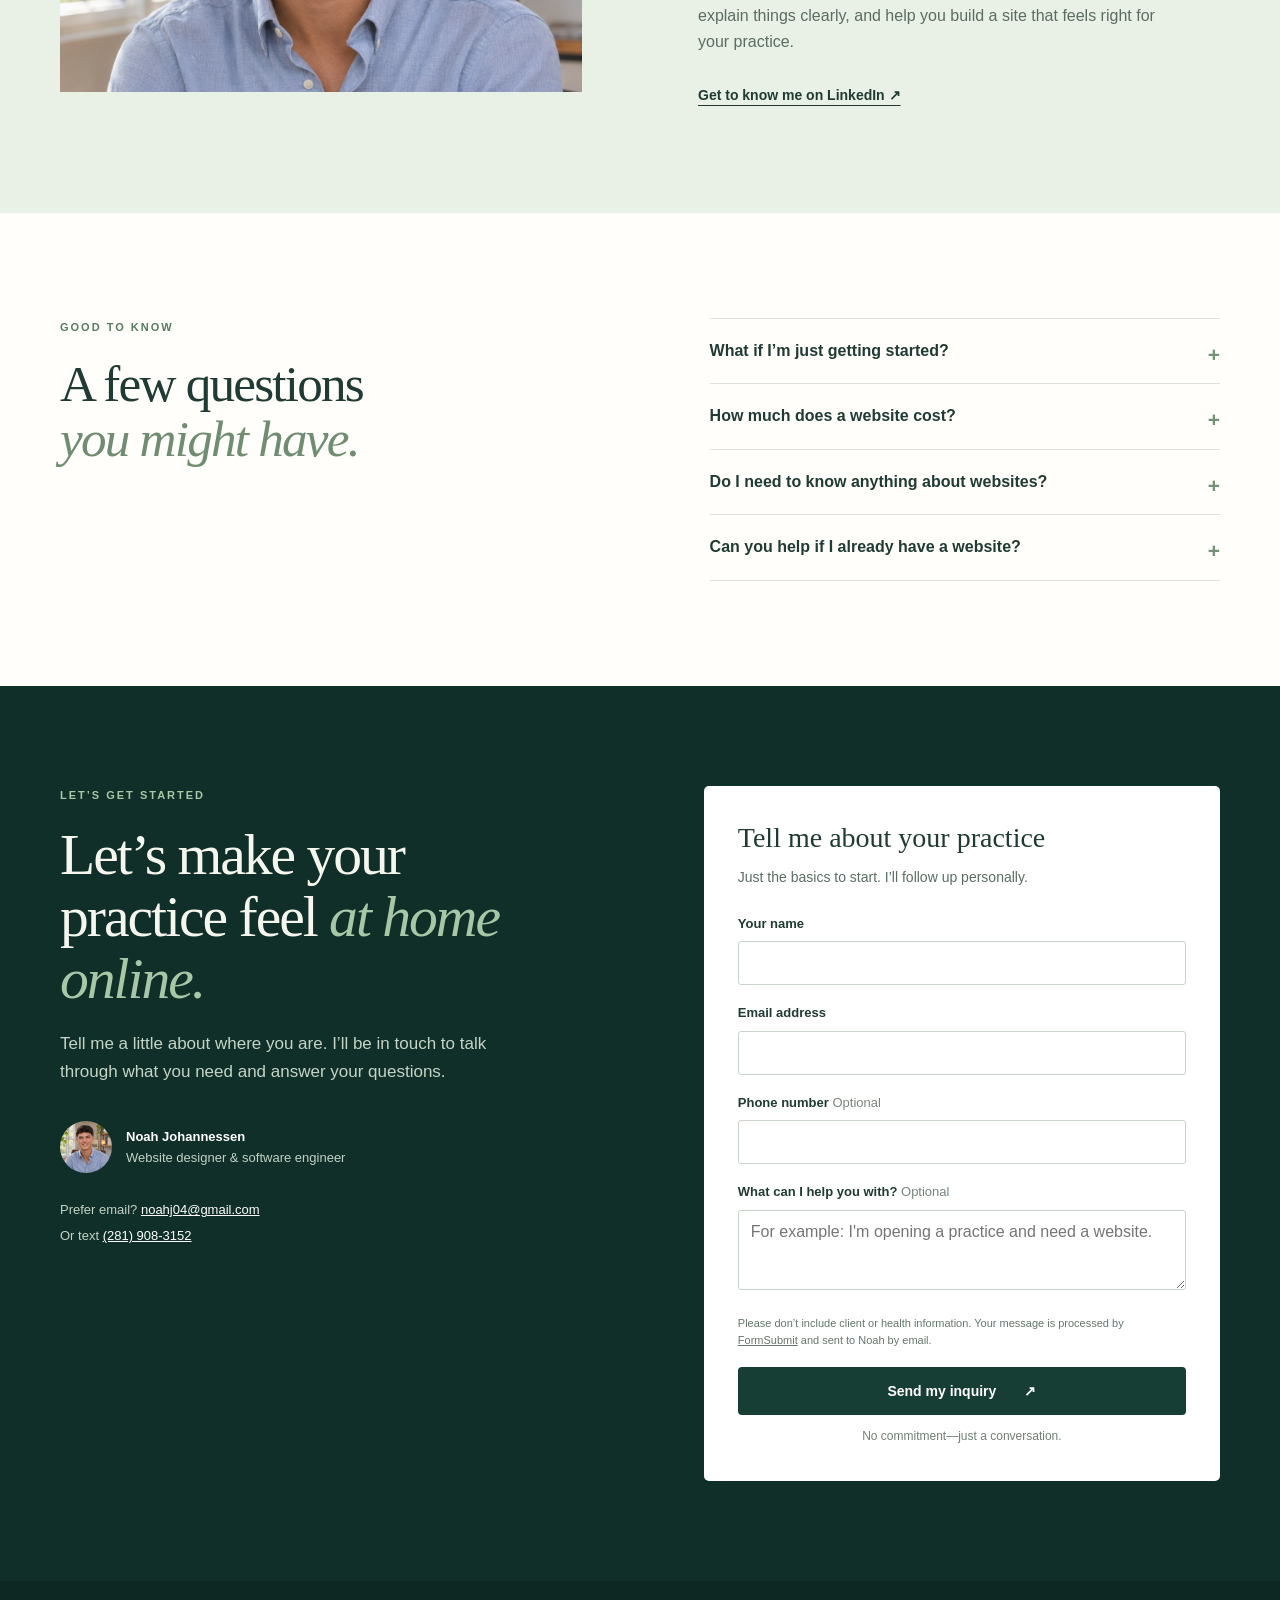
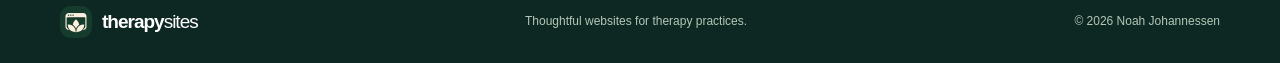
==== commit f8072c71: "Update TherapySites homepage" ====
--- a/index.html
+++ b/index.html
@@ -13,8 +13,8 @@
 <section id="work" class="section work"><div class="wrap"><div class="section-heading"><div><p class="eyebrow">A LOOK AT MY WORK</p><h2>Made for real practices.<br><em>And the people behind them.</em></h2></div><p>Every practice has its own story. These are two therapy websites I’ve built—take a look around and see what’s possible.</p></div><div class="projects"><article class="project"><a class="project-screenshot" href="https://wildrosestherapy.com" target="_blank" rel="noopener noreferrer" aria-label="Visit Wild Roses Therapy, opens in a new tab"><img src="./wild-roses.jpg" alt="Screenshot of the Wild Roses Therapy homepage" loading="lazy"></a><div class="project-info"><div><h3>Wild Roses Therapy</h3><p>Individual therapy · Cypress, Texas</p></div><a href="https://wildrosestherapy.com" target="_blank" rel="noopener noreferrer" aria-label="Visit Wild Roses Therapy, opens in a new tab">Visit site ↗</a></div></article><article class="project"><a class="project-screenshot" href="https://everrisecounselingandwellness.com" target="_blank" rel="noopener noreferrer" aria-label="Visit EverRise Counseling and Wellness, opens in a new tab"><img src="./everrise.jpg" alt="Screenshot of the EverRise Counseling and Wellness homepage" loading="lazy"></a><div class="project-info"><div><h3>EverRise Counseling & Wellness</h3><p>Counseling and wellness practice</p></div><a href="https://everrisecounselingandwellness.com" target="_blank" rel="noopener noreferrer" aria-label="Visit EverRise Counseling and Wellness, opens in a new tab">Visit site ↗</a></div></article></div></div></section>
 <section class="section support"><div class="wrap support-grid"><div><p class="eyebrow">YOU DON'T HAVE TO DO IT ALL</p><h2>A clear path from <em>“Where do I start?”</em> to online.</h2><p>You're building a practice, not trying to become a web designer. I'll help you sort through the decisions and create an online home that reflects your work.</p><a class="text-link" href="#contact">Let’s talk about what you need ↗</a></div><div class="support-list"><article><span>01</span><div><h3>A website that feels like you</h3><p>A thoughtful, mobile-friendly site that introduces your practice, your approach, and the people you help.</p></div></article><article><span>02</span><div><h3>A simple way to get in touch</h3><p>Clear next steps so prospective clients know how to connect with you or request an appointment.</p></div></article><article><span>03</span><div><h3>Help with the technical details</h3><p>Guidance with your domain, getting your site live, and the online basics that make sense for your practice.</p></div></article></div></div></section>
 <section class="section process" id="process"><div class="wrap"><p class="eyebrow">SIMPLE FROM THE START</p><div class="section-heading"><h2>Here’s how we’ll<br><em>bring it to life.</em></h2><p>You don’t need a finished plan or all the answers. We’ll figure out the right starting point together.</p></div><div class="steps"><article><span>01 / CONNECT</span><h3>Tell me about your practice</h3><p>Share where you are in the process and what you’re hoping your website will do.</p></article><article><span>02 / PLAN</span><h3>Make a clear plan</h3><p>We’ll talk through what you need, the scope, and the cost before getting started.</p></article><article><span>03 / LAUNCH</span><h3>Bring your site to life</h3><p>I’ll build your website with your input and help you get it ready to share.</p></article></div></div></section>
-<section class="section about" id="about"><div class="wrap about-grid"><div class="about-photo"><img src="./headshot.jpg" alt="Noah Johannessen" loading="lazy"></div><div><p class="eyebrow">THE PERSON BEHIND THERAPYSITES</p><h2>Hi, I’m Noah.<br><em>Nice to meet you.</em></h2><p>I’m a software engineer with a computer science background at Texas A&M. I’ve built websites for therapy practices, and I know getting your online presence started can feel like one more thing on an already long list.</p><p>When we work together, you’ll talk directly with me. I’ll listen, explain things clearly, and help you build a site that feels right for your practice.</p><a class="text-link" href="https://linkedin.com/in/noahrj/" target="_blank" rel="noopener noreferrer">Get to know me on LinkedIn ↗</a></div></div></section>
+<section class="section about" id="about"><div class="wrap about-grid"><div class="about-photo"><img src="./headshot.jpg" alt="Noah Johannessen" loading="lazy"></div><div><p class="eyebrow">THE PERSON BEHIND THERAPYSITES</p><h2>Hi, I’m Noah.<br><em>Nice to meet you.</em></h2><p>I’m a professional software engineer, and I enjoy creating websites for therapy practices. I know getting your online presence started can feel like one more thing on an already long list, so I’m here to make the process feel simpler.</p><p>When we work together, you’ll talk directly with me. I’ll listen, explain things clearly, and help you build a site that feels right for your practice.</p><a class="text-link" href="https://linkedin.com/in/noahrj/" target="_blank" rel="noopener noreferrer">Get to know me on LinkedIn ↗</a></div></div></section>
 <section class="section faq"><div class="wrap faq-grid"><div><p class="eyebrow">GOOD TO KNOW</p><h2>A few questions<br><em>you might have.</em></h2></div><div class="questions"><details><summary>What if I’m just getting started?</summary><p>That’s a great time to reach out. You don’t need a practice name, a domain, or finished website copy to start a conversation.</p></details><details><summary>How much does a website cost?</summary><p>It depends on what you need. We’ll talk through the scope and cost before you decide whether to move forward.</p></details><details><summary>Do I need to know anything about websites?</summary><p>Not at all. I’ll walk you through the decisions and handle the technical work we agree on.</p></details><details><summary>Can you help if I already have a website?</summary><p>Yes. Tell me what you have and what you’d like to improve, and we can discuss whether I’m a good fit.</p></details></div></div></section>
-<section id="contact" class="contact"><div class="wrap contact-grid"><div><p class="eyebrow">LET’S GET STARTED</p><h2>Let’s make your practice feel <em>at home online.</em></h2><p>Tell me a little about where you are. I’ll be in touch to talk through what you need and answer your questions.</p><div class="contact-person"><img src="./headshot.jpg" alt=""><span><strong>Noah Johannessen</strong><br>Website designer & software engineer</span></div><div class="direct">Prefer email? <a href="mailto:njohannessen@tamu.edu">njohannessen@tamu.edu</a><br>Or text <a href="sms:+12819083152">(281) 908-3152</a></div></div><div class="form-card"><h3>Tell me about your practice</h3><p>Just the basics to start. I’ll follow up personally.</p><form action="https://formsubmit.co/njohannessen@tamu.edu" method="POST"><input type="hidden" name="_subject" value="New TherapySites inquiry"><input type="hidden" name="_template" value="table"><div class="field"><label for="name">Your name</label><input id="name" name="name" type="text" autocomplete="name" required></div><div class="field"><label for="email">Email address</label><input id="email" name="email" type="email" autocomplete="email" required></div><div class="field"><label for="message">What can I help you with? <span>Optional</span></label><textarea id="message" name="message" rows="3" placeholder="For example: I'm opening a practice and need a website."></textarea></div><p class="privacy-note">Please don’t include client or health information. Your message is processed by <a href="https://formsubmit.co/" target="_blank" rel="noopener noreferrer">FormSubmit</a> and sent to Noah by email.</p><button class="button primary submit" type="submit">Send my inquiry <span aria-hidden="true">↗</span></button><p class="form-foot">No commitment—just a conversation.</p></form></div></div></section>
+<section id="contact" class="contact"><div class="wrap contact-grid"><div><p class="eyebrow">LET’S GET STARTED</p><h2>Let’s make your practice feel <em>at home online.</em></h2><p>Tell me a little about where you are. I’ll be in touch to talk through what you need and answer your questions.</p><div class="contact-person"><img src="./headshot.jpg" alt=""><span><strong>Noah Johannessen</strong><br>Website designer & software engineer</span></div><div class="direct">Prefer email? <a href="mailto:noahj04@gmail.com">noahj04@gmail.com</a><br>Or text <a href="sms:+12819083152">(281) 908-3152</a></div></div><div class="form-card"><h3>Tell me about your practice</h3><p>Just the basics to start. I’ll follow up personally.</p><form action="https://formsubmit.co/noahj04@gmail.com" method="POST"><input type="hidden" name="_next" value="https://therapysitesbynoah.com/thanks.html"><input type="hidden" name="_subject" value="New TherapySites inquiry"><input type="hidden" name="_template" value="table"><div class="field"><label for="name">Your name</label><input id="name" name="name" type="text" autocomplete="name" required></div><div class="field"><label for="email">Email address</label><input id="email" name="email" type="email" autocomplete="email" required></div><div class="field"><label for="phone">Phone number <span>Optional</span></label><input id="phone" name="phone" type="tel" autocomplete="tel"></div><div class="field"><label for="message">What can I help you with? <span>Optional</span></label><textarea id="message" name="message" rows="3" placeholder="For example: I'm opening a practice and need a website."></textarea></div><p class="privacy-note">Please don’t include client or health information. Your message is processed by <a href="https://formsubmit.co/" target="_blank" rel="noopener noreferrer">FormSubmit</a> and sent to Noah by email.</p><button class="button primary submit" type="submit">Send my inquiry <span aria-hidden="true">↗</span></button><p class="form-foot">No commitment—just a conversation.</p></form></div></div></section>
 </main><footer><div class="wrap footer"><a class="brand" href="#top"><img class="brand-icon" src="./therapy-icon.png" alt=""><span>therapy<span>sites</span></span></a><span>Thoughtful websites for therapy practices.</span><span>© 2026 Noah Johannessen</span></div></footer>
 </body></html>
--- a/src/styles.css
+++ b/src/styles.css
@@ -1,502 +1,3 @@
-:root {
-  --bg: #f6f5f2;
-  --surface: #ffffff;
-  --ink: #152238;
-  --muted: #5c6a7e;
-  --line: #dce0e6;
-  --cta: #c8872e;
-  --cta-hover: #a86e1e;
-  --soft: #edeef1;
-}
+:root{--forest:#173e34;--deep:#102f28;--cream:#f7f5ef;--paper:#fffefa;--ink:#203b34;--muted:#5b6d63;--line:#dce4da;--accent:#dbe7d8}*{box-sizing:border-box}html{scroll-behavior:smooth;scroll-padding-top:90px}body{margin:0;background:var(--paper);font-family:'DM Sans',sans-serif;color:var(--ink);line-height:1.65}a{color:inherit}.wrap{width:min(1160px,calc(100% - 48px));margin:auto}.header{background:#fffefa;position:sticky;top:0;z-index:5;border-bottom:1px solid #e7ebe3}.nav{height:80px;display:flex;align-items:center;justify-content:space-between;gap:24px}.brand{display:flex;align-items:center;gap:10px;text-decoration:none;font-size:22px;font-weight:700;letter-spacing:-1px;line-height:1}.brand>span>span{font-weight:400}.brand small{display:block;font-size:8px;letter-spacing:1.3px;margin-top:6px;font-weight:700}.brand-icon{background:var(--forest);color:#eef3e8;width:39px;height:39px;border-radius:11px;display:grid;place-items:center;font-size:26px}.nav nav{display:flex;gap:32px;font-size:14px;font-weight:600}.nav nav a{text-decoration:none}.nav-cta{border:1px solid #b8c8b9;padding:10px 18px;border-radius:4px;text-decoration:none;font-weight:700;font-size:13px}.nav-cta span{margin-left:18px}.hero{background:#f1f5ed}.hero-grid{display:grid;grid-template-columns:1.25fr .75fr;gap:8%;align-items:center;padding-top:80px;padding-bottom:70px}.eyebrow{font-size:11px;letter-spacing:2px;font-weight:700;color:#557b61;margin:0 0 20px}.dot{display:inline-block;width:8px;height:8px;background:#789c7e;border-radius:50%;margin-right:7px}h1,h2,.card-copy p{font-family:'DM Serif Display',Georgia,serif;font-weight:400;letter-spacing:-.035em;line-height:1.08}h1{font-size:clamp(48px,5.5vw,76px);margin:0;max-width:720px}em{font-weight:400;color:#718d71}.intro{font-size:18px;color:#52695c;max-width:580px;margin:26px 0 30px}.actions{display:flex;gap:26px;align-items:center;flex-wrap:wrap}.button{display:inline-flex;justify-content:center;align-items:center;gap:28px;border:0;text-decoration:none;padding:16px 22px;border-radius:4px;font:700 14px 'DM Sans',sans-serif;cursor:pointer}.primary{background:var(--forest);color:white}.primary:hover{background:#285849}.text-link{font-size:14px;font-weight:700;text-underline-offset:5px}.micro{font-size:12px;color:#63776b;margin-top:20px}.hero-card{background:white;padding:12px;box-shadow:0 20px 55px #264e3412;max-width:350px;justify-self:end;transform:rotate(2deg)}.portrait{background:#dee8d9;aspect-ratio:1.13;overflow:hidden}.portrait img{width:100%;height:100%;object-fit:cover;object-position:center 22%}.card-copy{padding:18px 12px 14px}.card-kicker{font-size:9px;letter-spacing:1.6px;color:#79907b;font-weight:700}.card-copy p{font-size:29px;margin:9px 0}.card-copy span{font-size:13px;color:var(--muted)}.hero-bottom{border-top:1px solid #d6e1d4;display:flex;justify-content:space-between;gap:20px;padding:20px 0;color:#718777;font-size:10px;font-weight:700;letter-spacing:1.5px}.section{padding:105px 0}.section-heading{display:flex;justify-content:space-between;gap:50px;align-items:end;margin-bottom:38px}.section-heading>p{max-width:365px;color:var(--muted);margin:0}h2{font-size:clamp(38px,4vw,55px);margin:0 0 20px}h3{font-size:19px;line-height:1.3;margin:0 0 10px}.projects{display:grid;grid-template-columns:1fr 1fr;gap:22px}.project{border:1px solid var(--line);background:white}.project-art{min-height:260px;padding:36px;display:flex;flex-direction:column;align-items:flex-start;justify-content:center}.rose{background:#eadfdc;color:#604d53}.rise{background:#dce7dd;color:#425c4d}.mock-label{font-size:9px;letter-spacing:2px;font-weight:700}.mock-name{font:40px/1.1 'DM Serif Display',Georgia,serif;margin-top:26px}.mock-name i{font-size:27px}.mock-rule{width:35px;height:1px;background:currentColor;margin:20px 0}.project-art>span{font-size:12px}.project-info{display:flex;justify-content:space-between;gap:16px;align-items:center;padding:22px}.project-info h3{font-size:17px;margin:0}.project-info p,.illustration-note{font-size:12px;color:var(--muted);margin:4px 0 0}.project-info a{font-size:12px;white-space:nowrap;font-weight:700;text-underline-offset:4px}.illustration-note{margin-top:14px}.support{background:#f4f5ef}.support-grid,.about-grid,.faq-grid,.contact-grid{display:grid;grid-template-columns:1fr 1fr;gap:12%;align-items:start}.support-grid>div:first-child>p:not(.eyebrow),.about p:not(.eyebrow),.contact-grid>div:first-child>p:not(.eyebrow){color:var(--muted);max-width:475px}.support-grid .text-link{display:inline-block;margin-top:16px}.support-list article{display:grid;grid-template-columns:42px 1fr;gap:15px;padding:22px 0;border-bottom:1px solid #d6ded3}.support-list article:first-child{padding-top:0}.support-list article>span,.steps article>span{font-size:11px;letter-spacing:1px;color:#789379;font-weight:700}.support-list p,.steps p{margin:0;color:var(--muted);font-size:15px}.steps{display:grid;grid-template-columns:repeat(3,1fr);gap:36px;border-top:1px solid var(--line)}.steps article{padding-top:24px}.steps h3{margin-top:30px}.about{background:#e9f0e6}.about-grid{align-items:center;gap:10%}.about-photo{height:390px;background:#d6e4d5;overflow:hidden}.about-photo img{width:100%;height:100%;object-fit:cover;object-position:center 25%}.about .text-link{display:inline-block;margin-top:12px}.questions details{border-bottom:1px solid var(--line);padding:19px 0}.questions details:first-child{border-top:1px solid var(--line)}summary{font-weight:700;cursor:pointer;list-style:none}summary::-webkit-details-marker{display:none}summary:after{content:'+';float:right;font-size:21px;color:#759279}details[open] summary:after{content:'−'}details p{font-size:15px;color:var(--muted)}.contact{background:var(--deep);padding:100px 0;color:#f5f7ef}.contact-grid{gap:11%}.contact .eyebrow{color:#a9c6a5}.contact h2{font-size:clamp(42px,4.5vw,60px)}.contact h2 em{color:#a8c7a7}.contact-grid>div:first-child>p:not(.eyebrow){color:#c4d4c6;font-size:17px}.contact-person{display:flex;align-items:center;gap:14px;margin:35px 0 24px;font-size:13px;color:#c1d1c5}.contact-person img{width:52px;height:52px;border-radius:50%;object-fit:cover}.contact-person strong{color:white}.direct{font-size:13px;color:#c3d3c6;line-height:2}.direct a{color:white}.form-card{background:white;color:var(--ink);padding:34px;border-radius:5px}.form-card h3{font-family:'DM Serif Display',Georgia,serif;font-size:28px;font-weight:400}.form-card>p{font-size:14px;color:var(--muted);margin:0 0 24px}.field{margin-bottom:17px}.field label{display:block;font-size:13px;font-weight:700;margin-bottom:7px}.field label span{color:#77867b;font-weight:400}.field input,.field textarea{width:100%;border:1px solid #c8d4c9;border-radius:3px;font:16px 'DM Sans',sans-serif;color:var(--ink);padding:12px;background:#fff;resize:vertical}.field input:focus,.field textarea:focus{outline:2px solid #638c6f;outline-offset:2px}.privacy-note{font-size:11px;color:#64766b;line-height:1.5}.submit{width:100%;margin-top:8px}.form-foot{text-align:center;font-size:12px;color:#718076;margin:12px 0 0}footer{background:#0d2822;color:#b4c6b7;padding:25px 0}.footer{display:flex;align-items:center;justify-content:space-between;gap:20px;font-size:12px}.footer .brand{color:white;font-size:19px}.footer .brand-icon{background:#d9e7d8;color:var(--forest);width:32px;height:32px;font-size:21px}a:focus-visible,button:focus-visible,summary:focus-visible{outline:3px solid #c09349;outline-offset:4px}@media(max-width:760px){.wrap{width:min(100% - 36px,560px)}.nav{height:70px}.nav nav{display:none}.nav-cta{padding:9px 12px}.hero-grid,.support-grid,.about-grid,.faq-grid,.contact-grid{grid-template-columns:1fr;gap:40px}.hero-grid{padding-top:60px;padding-bottom:45px}.hero-card{justify-self:center;max-width:300px;transform:rotate(1deg)}.hero-bottom{font-size:8px;gap:8px;letter-spacing:.6px}.section{padding:72px 0}.section-heading{display:block}.section-heading>p{margin-top:20px}.projects,.steps{grid-template-columns:1fr}.steps{gap:0}.steps article{padding:22px 0;border-bottom:1px solid var(--line)}.steps h3{margin-top:14px}.about-photo{height:320px}.contact{padding:75px 0}.form-card{padding:25px}.footer{align-items:flex-start;flex-direction:column}.project-art{min-height:230px}h1{font-size:49px}.intro{font-size:16px}}
 
-* {
-  box-sizing: border-box;
-}
-
-html {
-  scroll-behavior: smooth;
-}
-
-body {
-  margin: 0;
-  font-family: "Inter", -apple-system, BlinkMacSystemFont, "Segoe UI", sans-serif;
-  background: linear-gradient(180deg, #f7f6f3 0%, #f0eee9 100%);
-  color: var(--ink);
-  line-height: 1.6;
-}
-
-a {
-  color: inherit;
-}
-
-.container {
-  width: min(1120px, calc(100% - 2rem));
-  margin-inline: auto;
-}
-
-.site-header {
-  position: sticky;
-  top: 0;
-  z-index: 50;
-  backdrop-filter: blur(8px);
-  background: color-mix(in srgb, #f7f6f3 92%, white 8%);
-  border-bottom: 1px solid color-mix(in srgb, var(--line) 80%, white 20%);
-}
-
-.nav-row {
-  min-height: 84px;
-  display: flex;
-  align-items: center;
-  justify-content: space-between;
-  gap: 1rem;
-}
-
-.brand {
-  text-decoration: none;
-  display: inline-flex;
-  align-items: center;
-  gap: 0.72rem;
-}
-
-.brand-mark {
-  width: 42px;
-  height: 42px;
-  border-radius: 12px;
-  background: var(--ink);
-  color: #f0dfc2;
-  display: inline-flex;
-  align-items: center;
-  justify-content: center;
-  font-weight: 800;
-  font-size: 0.88rem;
-  letter-spacing: 0.04em;
-}
-
-.brand-text {
-  display: grid;
-  line-height: 1.05;
-}
-
-.brand-text strong {
-  font-size: 0.96rem;
-  letter-spacing: 0.01em;
-}
-
-.brand-text small {
-  margin-top: 0.22rem;
-  color: var(--muted);
-  font-size: 0.72rem;
-  letter-spacing: 0.06em;
-  text-transform: uppercase;
-}
-
-.menu-toggle {
-  border: 1px solid var(--line);
-  background: var(--surface);
-  color: var(--ink);
-  padding: 0.48rem 0.76rem;
-  border-radius: 9px;
-  font-weight: 600;
-}
-
-.site-nav {
-  position: fixed;
-  inset: 84px 0 auto;
-  display: none;
-  background: var(--surface);
-  border-bottom: 1px solid var(--line);
-  padding: 0.75rem 1rem 1rem;
-}
-
-.site-nav.open {
-  display: grid;
-}
-
-.site-nav a {
-  text-decoration: none;
-  padding: 0.7rem 0.25rem;
-  border-bottom: 1px solid color-mix(in srgb, var(--line) 72%, white 28%);
-  font-weight: 600;
-}
-
-.section {
-  padding: 5rem 0;
-}
-
-.hero {
-  padding-top: 6rem;
-  padding-bottom: 5rem;
-  background: var(--ink);
-  color: #e8ecf2;
-}
-
-.hero h1 {
-  color: #ffffff;
-}
-
-.hero .eyebrow {
-  color: var(--cta);
-}
-
-.hero .lead {
-  color: #b0bdd0;
-}
-
-.hero .meta-list a {
-  color: #93a3ba;
-}
-
-.hero .btn-ghost {
-  color: #e0e6ef;
-  border-color: #3d5275;
-  background: rgba(255, 255, 255, 0.06);
-}
-
-.hero-grid {
-  display: grid;
-  gap: 2rem;
-}
-
-.eyebrow {
-  font-size: 0.78rem;
-  text-transform: uppercase;
-  letter-spacing: 0.12em;
-  color: var(--muted);
-  margin: 0 0 0.9rem;
-}
-
-h1,
-h2,
-h3 {
-  margin: 0;
-  line-height: 1.12;
-  letter-spacing: -0.01em;
-}
-
-h1 {
-  font-size: clamp(2rem, 5.4vw, 3.95rem);
-  max-width: 16ch;
-}
-
-h2 {
-  font-size: clamp(1.55rem, 3.6vw, 2.5rem);
-  margin-bottom: 0.85rem;
-}
-
-h3 {
-  font-size: 1.24rem;
-  margin-bottom: 0.38rem;
-}
-
-.lead {
-  color: #3a4a5e;
-  margin-top: 1.25rem;
-  max-width: 62ch;
-  font-size: 1.06rem;
-}
-
-.hero-actions {
-  margin-top: 1.65rem;
-  display: flex;
-  flex-wrap: wrap;
-  gap: 0.72rem;
-}
-
-.btn {
-  display: inline-flex;
-  align-items: center;
-  justify-content: center;
-  text-decoration: none;
-  border-radius: 999px;
-  border: 1px solid transparent;
-  font-weight: 700;
-  padding: 0.78rem 1.28rem;
-  transition: transform 160ms ease, background-color 160ms ease, border-color 160ms ease;
-}
-
-.btn:hover {
-  transform: translateY(-1px);
-}
-
-.btn-primary {
-  color: #fffaf4;
-  background: var(--cta);
-}
-
-.btn-primary:hover {
-  background: var(--cta-hover);
-}
-
-.btn-ghost {
-  color: var(--ink);
-  border-color: #bfc8d1;
-  background: color-mix(in srgb, white 72%, #edf1f5 28%);
-}
-
-.meta-list {
-  margin-top: 1.35rem;
-  display: grid;
-  gap: 0.45rem;
-}
-
-.meta-list a {
-  text-decoration: none;
-  font-weight: 600;
-}
-
-.meta-list a:hover {
-  text-decoration: underline;
-}
-
-.headshot-wrap {
-  display: flex;
-  align-items: center;
-  justify-content: center;
-}
-
-.headshot,
-.headshot-fallback {
-  width: min(360px, 82vw);
-  aspect-ratio: 1;
-  border-radius: 50%;
-  border: 8px solid rgba(200, 135, 46, 0.3);
-  box-shadow: 0 20px 40px rgba(0, 0, 0, 0.25), 0 0 0 12px rgba(200, 135, 46, 0.08);
-}
-
-.headshot {
-  object-fit: cover;
-}
-
-.headshot-fallback {
-  display: grid;
-  place-items: center;
-  font-size: clamp(2.2rem, 7vw, 3.25rem);
-  font-weight: 800;
-  color: #e0d0b8;
-  background: radial-gradient(circle at 30% 20%, #2a3f5c 0%, #152238 76%);
-}
-
-.section-lead {
-  color: #4a5769;
-  max-width: 70ch;
-  margin-bottom: 1.4rem;
-}
-
-.panel {
-  border: 1px solid var(--line);
-  background: var(--surface);
-  border-radius: 18px;
-  padding: 1.35rem;
-}
-
-.outcome-list {
-  list-style: none;
-  padding: 0;
-  margin: 0;
-  display: grid;
-  gap: 0.8rem;
-}
-
-.outcome-list li {
-  border-left: 2px solid var(--cta);
-  padding-left: 0.8rem;
-  color: #2c3b50;
-}
-
-.split-band {
-  background: #1a2d48;
-  color: #dce4ef;
-  border-block: 1px solid #243754;
-}
-
-.split-band .panel {
-  background: rgba(255, 255, 255, 0.05);
-  border-color: #2e4565;
-}
-
-.split-band .panel>p {
-  color: #a8b8cc;
-}
-
-.split-grid,
-.service-grid,
-.portfolio-grid,
-.contact-grid {
-  display: grid;
-  gap: 1rem;
-}
-
-.service-card p,
-.portfolio-card p,
-.how-i-think p,
-.panel>p {
-  color: #3d4f63;
-  margin: 0;
-}
-
-.mini-tag {
-  margin: 0 0 0.45rem;
-  font-size: 0.75rem;
-  text-transform: uppercase;
-  letter-spacing: 0.09em;
-  color: var(--cta);
-}
-
-.portfolio-card {
-  padding: 0;
-  overflow: hidden;
-}
-
-.portfolio-thumb-wrap {
-  display: block;
-  aspect-ratio: 16 / 10;
-  border-bottom: 1px solid var(--line);
-  background: #f2f5f9;
-  overflow: hidden;
-}
-
-.portfolio-thumb {
-  width: 100%;
-  height: 100%;
-  object-fit: cover;
-  display: block;
-  transition: transform 220ms ease;
-}
-
-.portfolio-thumb-wrap:hover .portfolio-thumb {
-  transform: scale(1.02);
-}
-
-.portfolio-card .mini-tag,
-.portfolio-card h3,
-.portfolio-card p,
-.portfolio-card .portfolio-link {
-  margin-left: 1.35rem;
-  margin-right: 1.35rem;
-}
-
-.portfolio-card .mini-tag {
-  margin-top: 1.05rem;
-}
-
-.portfolio-card h3 {
-  margin-top: 0.2rem;
-}
-
-.portfolio-link {
-  display: inline-flex;
-  align-items: center;
-  justify-content: center;
-  width: fit-content;
-  margin-top: 1rem;
-  margin-bottom: 1.35rem;
-  text-decoration: none;
-  font-weight: 700;
-  font-size: 0.9rem;
-  border: 1px solid var(--cta);
-  color: var(--ink);
-  border-radius: 999px;
-  padding: 0.42rem 0.82rem;
-  transition: background-color 160ms ease, color 160ms ease, border-color 160ms ease;
-}
-
-.portfolio-link:hover {
-  background: color-mix(in srgb, var(--cta) 12%, white 88%);
-  border-color: var(--cta-hover);
-}
-
-.contact-section {
-  padding-top: 4.4rem;
-  padding-bottom: 5rem;
-  background: var(--ink);
-  color: #e0e6ef;
-}
-
-.contact-section h2 {
-  color: #ffffff;
-}
-
-.contact-section .section-lead {
-  color: #a0b0c4;
-}
-
-.contact-section .panel {
-  background: rgba(255, 255, 255, 0.04);
-  border-color: #2e4565;
-}
-
-.contact-section .contact-list a {
-  color: var(--cta);
-}
-
-.contact-list {
-  display: grid;
-  gap: 0.62rem;
-}
-
-.contact-list a {
-  text-decoration: none;
-  font-weight: 600;
-}
-
-.contact-list a:hover {
-  text-decoration: underline;
-}
-
-.site-footer {
-  border-top: 1px solid #243754;
-  background: #111d30;
-  color: #6b7f98;
-  padding: 1.4rem 0 2.2rem;
-  font-size: 0.92rem;
-}
-
-@media (min-width: 860px) {
-  .menu-toggle {
-    display: none;
-  }
-
-  .site-nav {
-    position: static;
-    display: flex;
-    align-items: center;
-    gap: 1.6rem;
-    border: 0;
-    background: transparent;
-    padding: 0;
-  }
-
-  .site-nav a {
-    border: 0;
-    padding: 0.2rem 0;
-    border-bottom: 2px solid transparent;
-    transition: border-color 160ms ease, color 160ms ease;
-  }
-
-  .site-nav a:hover {
-    border-color: var(--cta);
-    color: var(--cta);
-  }
-
-  .hero-grid {
-    grid-template-columns: 1.14fr 0.86fr;
-    align-items: center;
-    gap: 2.9rem;
-  }
-
-  .split-grid {
-    grid-template-columns: repeat(2, minmax(0, 1fr));
-  }
-
-  .service-grid {
-    grid-template-columns: repeat(3, minmax(0, 1fr));
-  }
-
-  .portfolio-grid {
-    grid-template-columns: repeat(3, minmax(0, 1fr));
-  }
-
-  .contact-grid {
-    grid-template-columns: minmax(0, 1fr);
-  }
-}
+.project-screenshot{display:block;aspect-ratio:1.8;overflow:hidden;background:#082d5d}.project-screenshot img{display:block;width:100%;height:100%;object-fit:cover;object-position:top center}
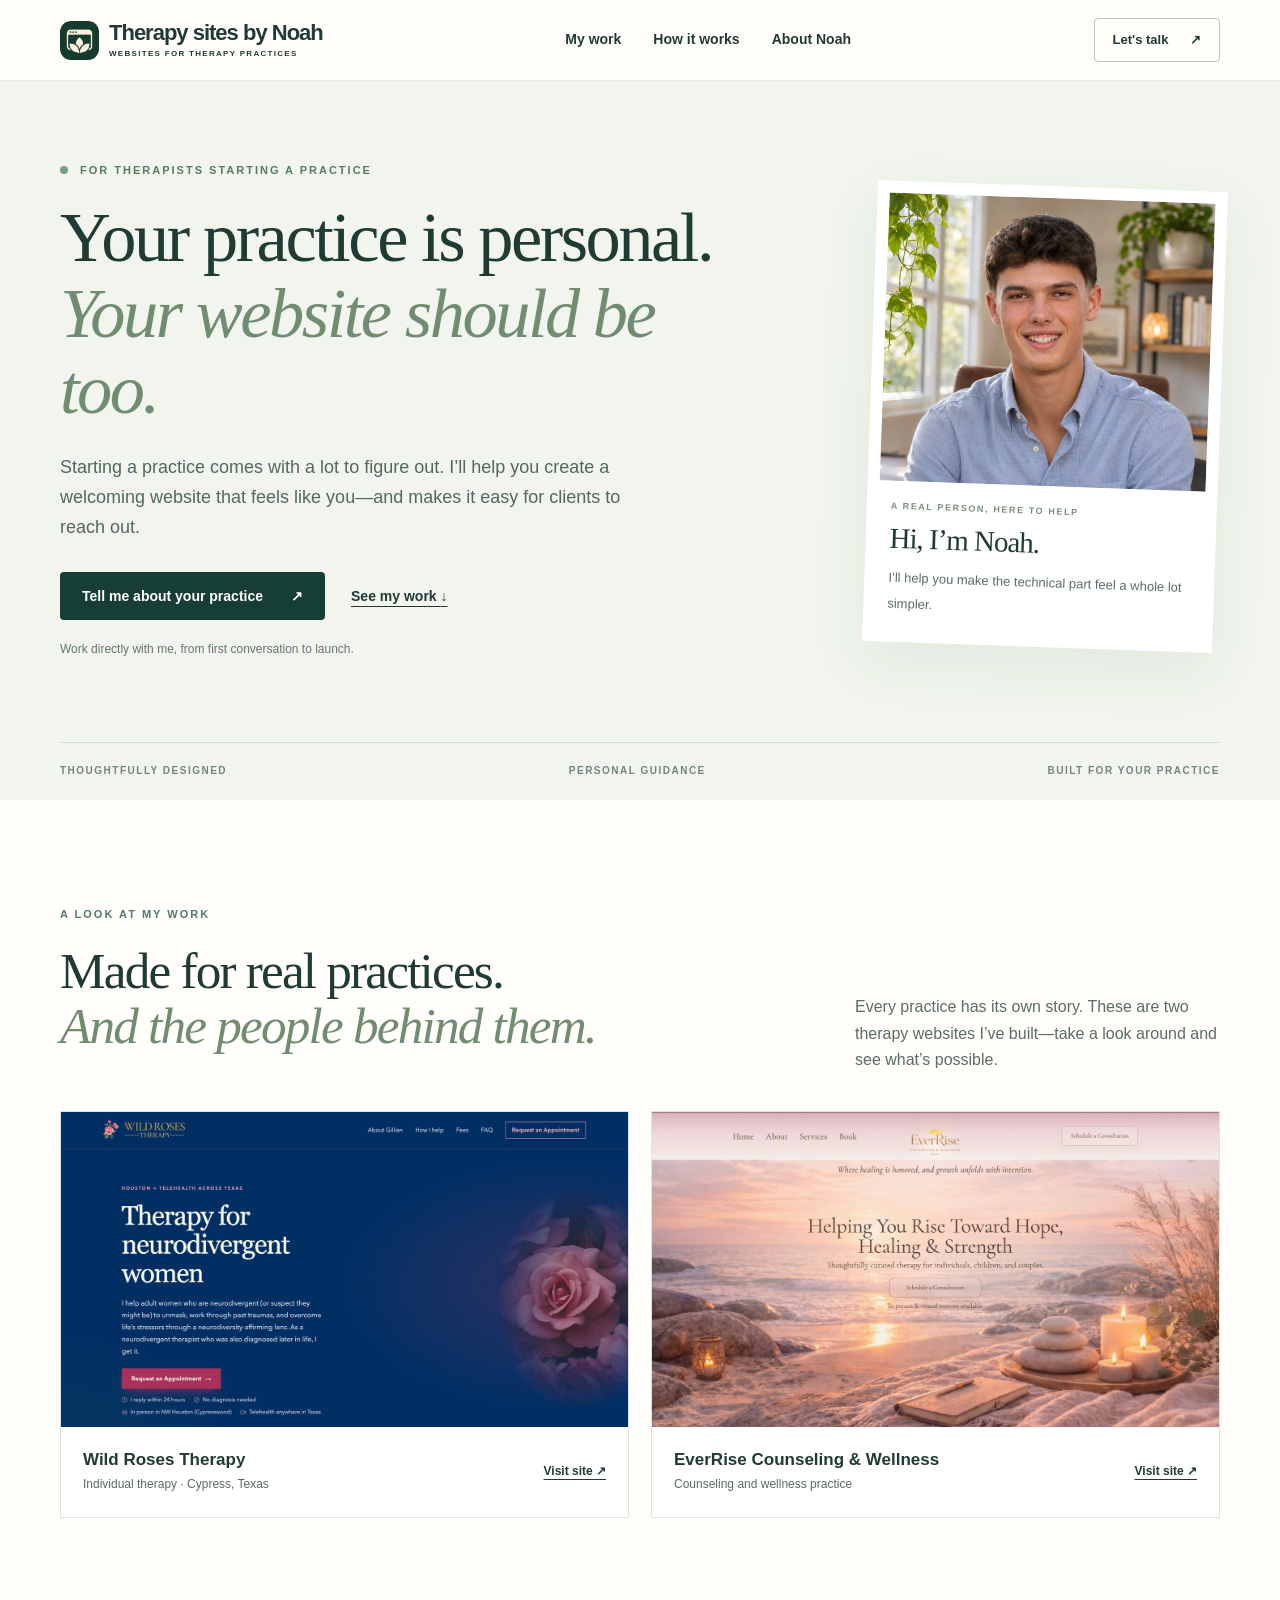
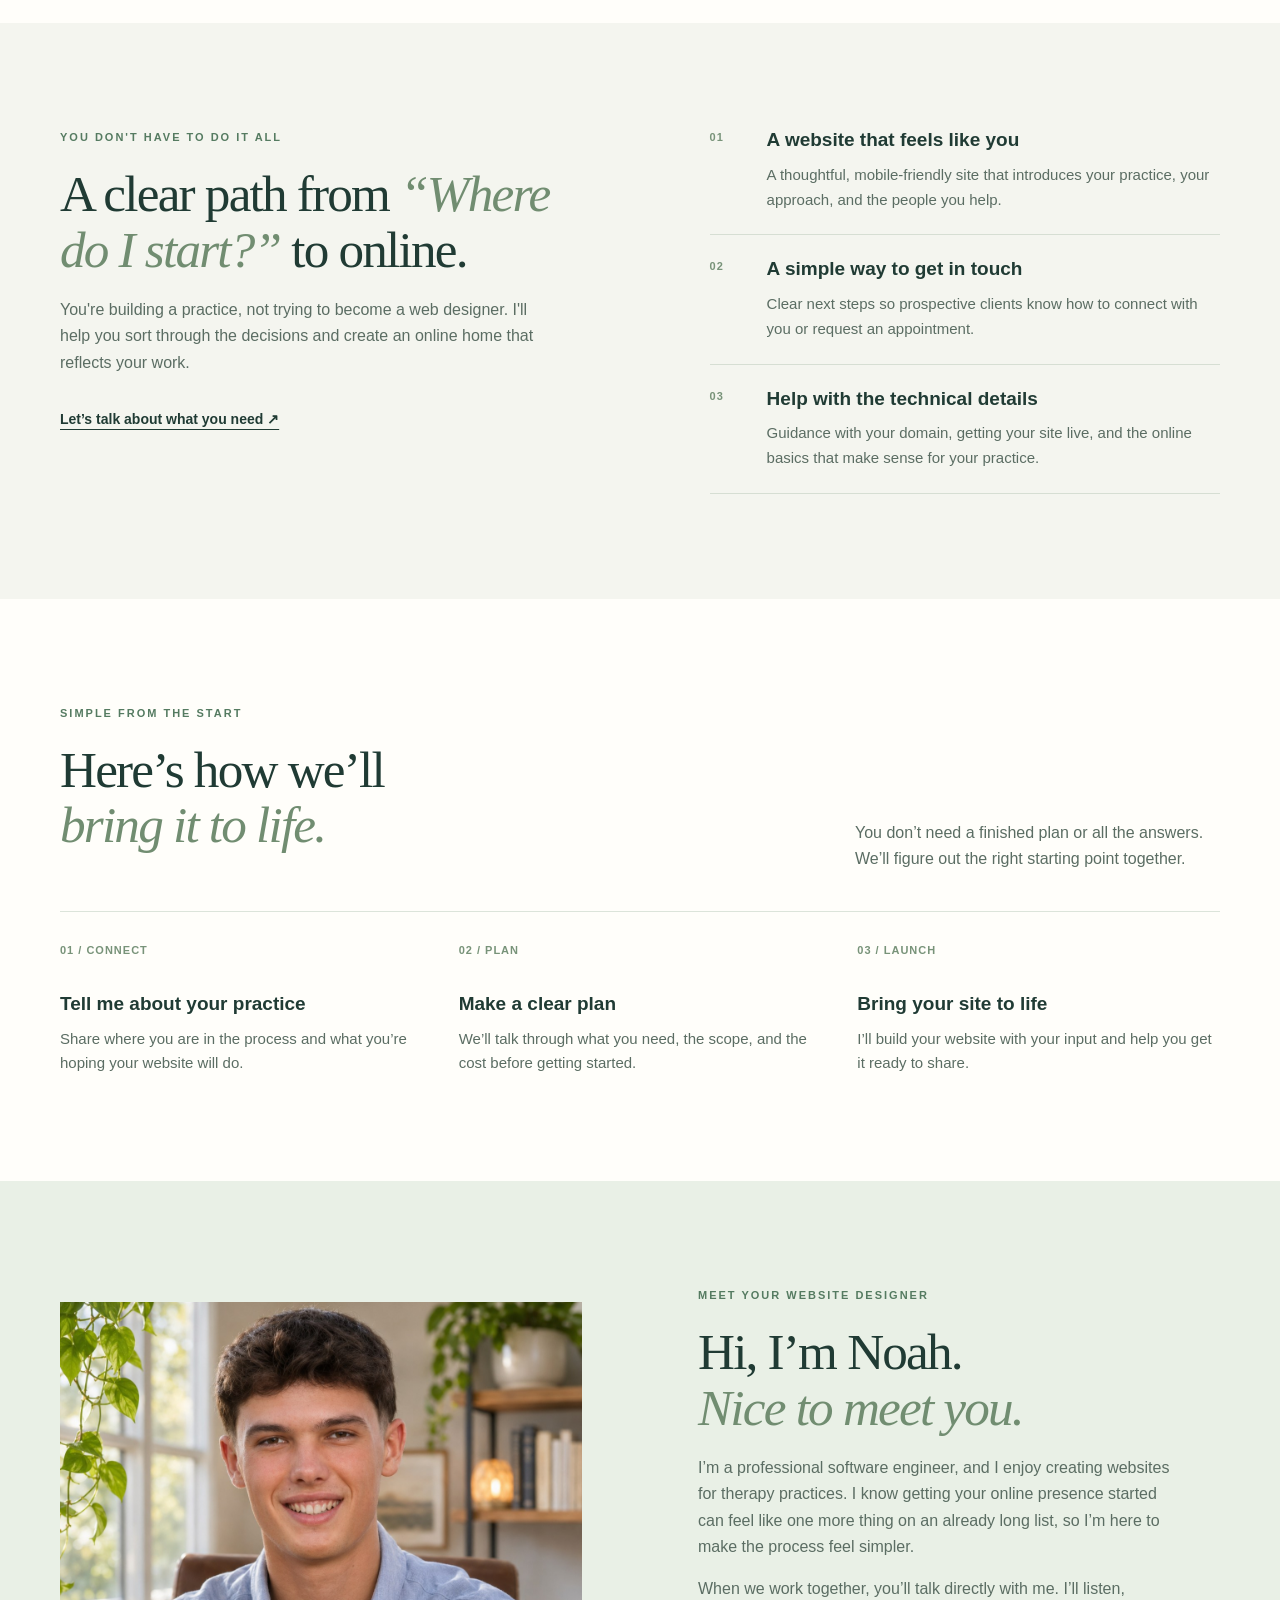
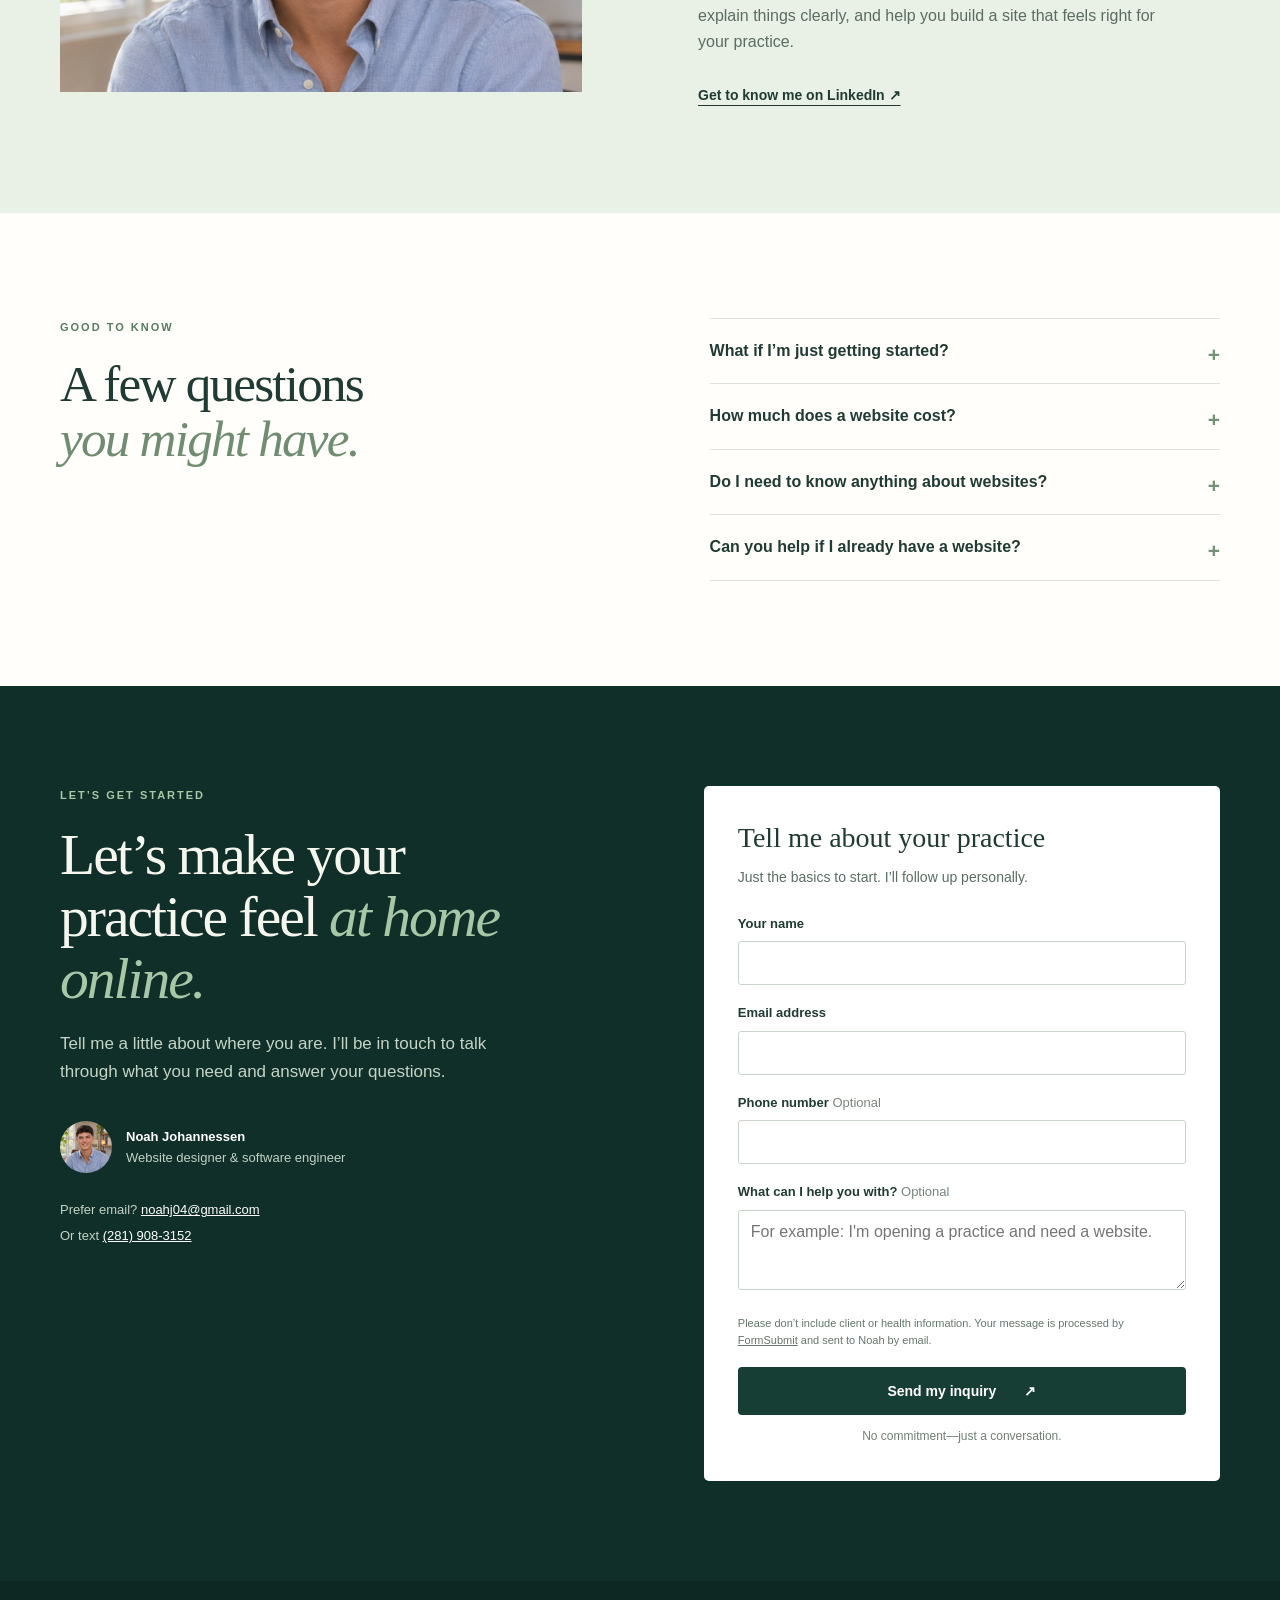
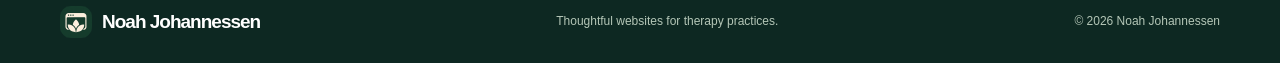
==== commit 03b2fb5a: "redesign" ====
--- a/index.html
+++ b/index.html
@@ -2,19 +2,19 @@
 <html lang="en">
 <head>
 <meta charset="utf-8"><link rel="icon" type="image/png" href="./therapy-icon.png"><link rel="apple-touch-icon" href="./therapy-icon.png"><meta name="viewport" content="width=device-width,initial-scale=1">
-<title>TherapySites | Websites for new therapy practices</title>
+<title>Websites for Therapy Practices | Noah Johannessen</title>
 <meta name="description" content="Starting a therapy practice? Work directly with Noah to create a welcoming, professional website and get your practice online.">
 <link rel="preconnect" href="https://fonts.googleapis.com"><link rel="preconnect" href="https://fonts.gstatic.com" crossorigin><link href="https://fonts.googleapis.com/css2?family=DM+Sans:wght@400;500;600;700&family=DM+Serif+Display:ital@0;1&display=swap" rel="stylesheet"><link rel="stylesheet" href="./src/styles.css">
 </head>
 <body>
-<header class="header"><div class="wrap nav"><a href="#top" class="brand"><img class="brand-icon" src="./therapy-icon.png" alt=""><span>therapy<span>sites</span><small>WEBSITES FOR THERAPISTS</small></span></a><nav aria-label="Main navigation"><a href="#work">My work</a><a href="#process">How it works</a><a href="#about">About Noah</a></nav><a class="nav-cta" href="#contact">Let's talk <span aria-hidden="true">↗</span></a></div></header>
+<header class="header"><div class="wrap nav"><a href="#top" class="brand"><img class="brand-icon" src="./therapy-icon.png" alt=""><span>Therapy sites by Noah<small>WEBSITES FOR THERAPY PRACTICES</small></span></a><nav aria-label="Main navigation"><a href="#work">My work</a><a href="#process">How it works</a><a href="#about">About Noah</a></nav><a class="nav-cta" href="#contact">Let's talk <span aria-hidden="true">↗</span></a></div></header>
 <main id="top">
 <section class="hero"><div class="wrap hero-grid"><div class="hero-copy"><div class="eyebrow"><span class="dot"></span> FOR THERAPISTS STARTING A PRACTICE</div><h1>Your practice is personal.<br><em>Your website should be too.</em></h1><p class="intro">Starting a practice comes with a lot to figure out. I’ll help you create a welcoming website that feels like you—and makes it easy for clients to reach out.</p><div class="actions"><a class="button primary" href="#contact">Tell me about your practice <span aria-hidden="true">↗</span></a><a class="text-link" href="#work">See my work <span aria-hidden="true">↓</span></a></div><p class="micro">Work directly with me, from first conversation to launch.</p></div><aside class="hero-card"><div class="portrait"><img src="./headshot.jpg" alt="Noah Johannessen, website designer" /></div><div class="card-copy"><div class="card-kicker">A REAL PERSON, HERE TO HELP</div><p>Hi, I’m Noah.</p><span>I’ll help you make the technical part feel a whole lot simpler.</span></div></aside></div><div class="wrap hero-bottom"><span>THOUGHTFULLY DESIGNED</span><span>PERSONAL GUIDANCE</span><span>BUILT FOR YOUR PRACTICE</span></div></section>
 <section id="work" class="section work"><div class="wrap"><div class="section-heading"><div><p class="eyebrow">A LOOK AT MY WORK</p><h2>Made for real practices.<br><em>And the people behind them.</em></h2></div><p>Every practice has its own story. These are two therapy websites I’ve built—take a look around and see what’s possible.</p></div><div class="projects"><article class="project"><a class="project-screenshot" href="https://wildrosestherapy.com" target="_blank" rel="noopener noreferrer" aria-label="Visit Wild Roses Therapy, opens in a new tab"><img src="./wild-roses.jpg" alt="Screenshot of the Wild Roses Therapy homepage" loading="lazy"></a><div class="project-info"><div><h3>Wild Roses Therapy</h3><p>Individual therapy · Cypress, Texas</p></div><a href="https://wildrosestherapy.com" target="_blank" rel="noopener noreferrer" aria-label="Visit Wild Roses Therapy, opens in a new tab">Visit site ↗</a></div></article><article class="project"><a class="project-screenshot" href="https://everrisecounselingandwellness.com" target="_blank" rel="noopener noreferrer" aria-label="Visit EverRise Counseling and Wellness, opens in a new tab"><img src="./everrise.jpg" alt="Screenshot of the EverRise Counseling and Wellness homepage" loading="lazy"></a><div class="project-info"><div><h3>EverRise Counseling & Wellness</h3><p>Counseling and wellness practice</p></div><a href="https://everrisecounselingandwellness.com" target="_blank" rel="noopener noreferrer" aria-label="Visit EverRise Counseling and Wellness, opens in a new tab">Visit site ↗</a></div></article></div></div></section>
 <section class="section support"><div class="wrap support-grid"><div><p class="eyebrow">YOU DON'T HAVE TO DO IT ALL</p><h2>A clear path from <em>“Where do I start?”</em> to online.</h2><p>You're building a practice, not trying to become a web designer. I'll help you sort through the decisions and create an online home that reflects your work.</p><a class="text-link" href="#contact">Let’s talk about what you need ↗</a></div><div class="support-list"><article><span>01</span><div><h3>A website that feels like you</h3><p>A thoughtful, mobile-friendly site that introduces your practice, your approach, and the people you help.</p></div></article><article><span>02</span><div><h3>A simple way to get in touch</h3><p>Clear next steps so prospective clients know how to connect with you or request an appointment.</p></div></article><article><span>03</span><div><h3>Help with the technical details</h3><p>Guidance with your domain, getting your site live, and the online basics that make sense for your practice.</p></div></article></div></div></section>
 <section class="section process" id="process"><div class="wrap"><p class="eyebrow">SIMPLE FROM THE START</p><div class="section-heading"><h2>Here’s how we’ll<br><em>bring it to life.</em></h2><p>You don’t need a finished plan or all the answers. We’ll figure out the right starting point together.</p></div><div class="steps"><article><span>01 / CONNECT</span><h3>Tell me about your practice</h3><p>Share where you are in the process and what you’re hoping your website will do.</p></article><article><span>02 / PLAN</span><h3>Make a clear plan</h3><p>We’ll talk through what you need, the scope, and the cost before getting started.</p></article><article><span>03 / LAUNCH</span><h3>Bring your site to life</h3><p>I’ll build your website with your input and help you get it ready to share.</p></article></div></div></section>
-<section class="section about" id="about"><div class="wrap about-grid"><div class="about-photo"><img src="./headshot.jpg" alt="Noah Johannessen" loading="lazy"></div><div><p class="eyebrow">THE PERSON BEHIND THERAPYSITES</p><h2>Hi, I’m Noah.<br><em>Nice to meet you.</em></h2><p>I’m a professional software engineer, and I enjoy creating websites for therapy practices. I know getting your online presence started can feel like one more thing on an already long list, so I’m here to make the process feel simpler.</p><p>When we work together, you’ll talk directly with me. I’ll listen, explain things clearly, and help you build a site that feels right for your practice.</p><a class="text-link" href="https://linkedin.com/in/noahrj/" target="_blank" rel="noopener noreferrer">Get to know me on LinkedIn ↗</a></div></div></section>
+<section class="section about" id="about"><div class="wrap about-grid"><div class="about-photo"><img src="./headshot.jpg" alt="Noah Johannessen" loading="lazy"></div><div><p class="eyebrow">MEET YOUR WEBSITE DESIGNER</p><h2>Hi, I’m Noah.<br><em>Nice to meet you.</em></h2><p>I’m a professional software engineer, and I enjoy creating websites for therapy practices. I know getting your online presence started can feel like one more thing on an already long list, so I’m here to make the process feel simpler.</p><p>When we work together, you’ll talk directly with me. I’ll listen, explain things clearly, and help you build a site that feels right for your practice.</p><a class="text-link" href="https://linkedin.com/in/noahrj/" target="_blank" rel="noopener noreferrer">Get to know me on LinkedIn ↗</a></div></div></section>
 <section class="section faq"><div class="wrap faq-grid"><div><p class="eyebrow">GOOD TO KNOW</p><h2>A few questions<br><em>you might have.</em></h2></div><div class="questions"><details><summary>What if I’m just getting started?</summary><p>That’s a great time to reach out. You don’t need a practice name, a domain, or finished website copy to start a conversation.</p></details><details><summary>How much does a website cost?</summary><p>It depends on what you need. We’ll talk through the scope and cost before you decide whether to move forward.</p></details><details><summary>Do I need to know anything about websites?</summary><p>Not at all. I’ll walk you through the decisions and handle the technical work we agree on.</p></details><details><summary>Can you help if I already have a website?</summary><p>Yes. Tell me what you have and what you’d like to improve, and we can discuss whether I’m a good fit.</p></details></div></div></section>
-<section id="contact" class="contact"><div class="wrap contact-grid"><div><p class="eyebrow">LET’S GET STARTED</p><h2>Let’s make your practice feel <em>at home online.</em></h2><p>Tell me a little about where you are. I’ll be in touch to talk through what you need and answer your questions.</p><div class="contact-person"><img src="./headshot.jpg" alt=""><span><strong>Noah Johannessen</strong><br>Website designer & software engineer</span></div><div class="direct">Prefer email? <a href="mailto:noahj04@gmail.com">noahj04@gmail.com</a><br>Or text <a href="sms:+12819083152">(281) 908-3152</a></div></div><div class="form-card"><h3>Tell me about your practice</h3><p>Just the basics to start. I’ll follow up personally.</p><form action="https://formsubmit.co/noahj04@gmail.com" method="POST"><input type="hidden" name="_next" value="https://therapysitesbynoah.com/thanks.html"><input type="hidden" name="_subject" value="New TherapySites inquiry"><input type="hidden" name="_template" value="table"><div class="field"><label for="name">Your name</label><input id="name" name="name" type="text" autocomplete="name" required></div><div class="field"><label for="email">Email address</label><input id="email" name="email" type="email" autocomplete="email" required></div><div class="field"><label for="phone">Phone number <span>Optional</span></label><input id="phone" name="phone" type="tel" autocomplete="tel"></div><div class="field"><label for="message">What can I help you with? <span>Optional</span></label><textarea id="message" name="message" rows="3" placeholder="For example: I'm opening a practice and need a website."></textarea></div><p class="privacy-note">Please don’t include client or health information. Your message is processed by <a href="https://formsubmit.co/" target="_blank" rel="noopener noreferrer">FormSubmit</a> and sent to Noah by email.</p><button class="button primary submit" type="submit">Send my inquiry <span aria-hidden="true">↗</span></button><p class="form-foot">No commitment—just a conversation.</p></form></div></div></section>
-</main><footer><div class="wrap footer"><a class="brand" href="#top"><img class="brand-icon" src="./therapy-icon.png" alt=""><span>therapy<span>sites</span></span></a><span>Thoughtful websites for therapy practices.</span><span>© 2026 Noah Johannessen</span></div></footer>
+<section id="contact" class="contact"><div class="wrap contact-grid"><div><p class="eyebrow">LET’S GET STARTED</p><h2>Let’s make your practice feel <em>at home online.</em></h2><p>Tell me a little about where you are. I’ll be in touch to talk through what you need and answer your questions.</p><div class="contact-person"><img src="./headshot.jpg" alt=""><span><strong>Noah Johannessen</strong><br>Website designer & software engineer</span></div><div class="direct">Prefer email? <a href="mailto:noahj04@gmail.com">noahj04@gmail.com</a><br>Or text <a href="sms:+12819083152">(281) 908-3152</a></div></div><div class="form-card"><h3>Tell me about your practice</h3><p>Just the basics to start. I’ll follow up personally.</p><form action="https://formsubmit.co/noahj04@gmail.com" method="POST"><input type="hidden" name="_next" value="https://therapysitesbynoah.com/thanks.html"><input type="hidden" name="_subject" value="New therapy practice website inquiry"><input type="hidden" name="_template" value="table"><div class="field"><label for="name">Your name</label><input id="name" name="name" type="text" autocomplete="name" required></div><div class="field"><label for="email">Email address</label><input id="email" name="email" type="email" autocomplete="email" required></div><div class="field"><label for="phone">Phone number <span>Optional</span></label><input id="phone" name="phone" type="tel" autocomplete="tel"></div><div class="field"><label for="message">What can I help you with? <span>Optional</span></label><textarea id="message" name="message" rows="3" placeholder="For example: I'm opening a practice and need a website."></textarea></div><p class="privacy-note">Please don’t include client or health information. Your message is processed by <a href="https://formsubmit.co/" target="_blank" rel="noopener noreferrer">FormSubmit</a> and sent to Noah by email.</p><button class="button primary submit" type="submit">Send my inquiry <span aria-hidden="true">↗</span></button><p class="form-foot">No commitment—just a conversation.</p></form></div></div></section>
+</main><footer><div class="wrap footer"><a class="brand" href="#top"><img class="brand-icon" src="./therapy-icon.png" alt=""><span>Noah Johannessen</span></a><span>Thoughtful websites for therapy practices.</span><span>© 2026 Noah Johannessen</span></div></footer>
 </body></html>
